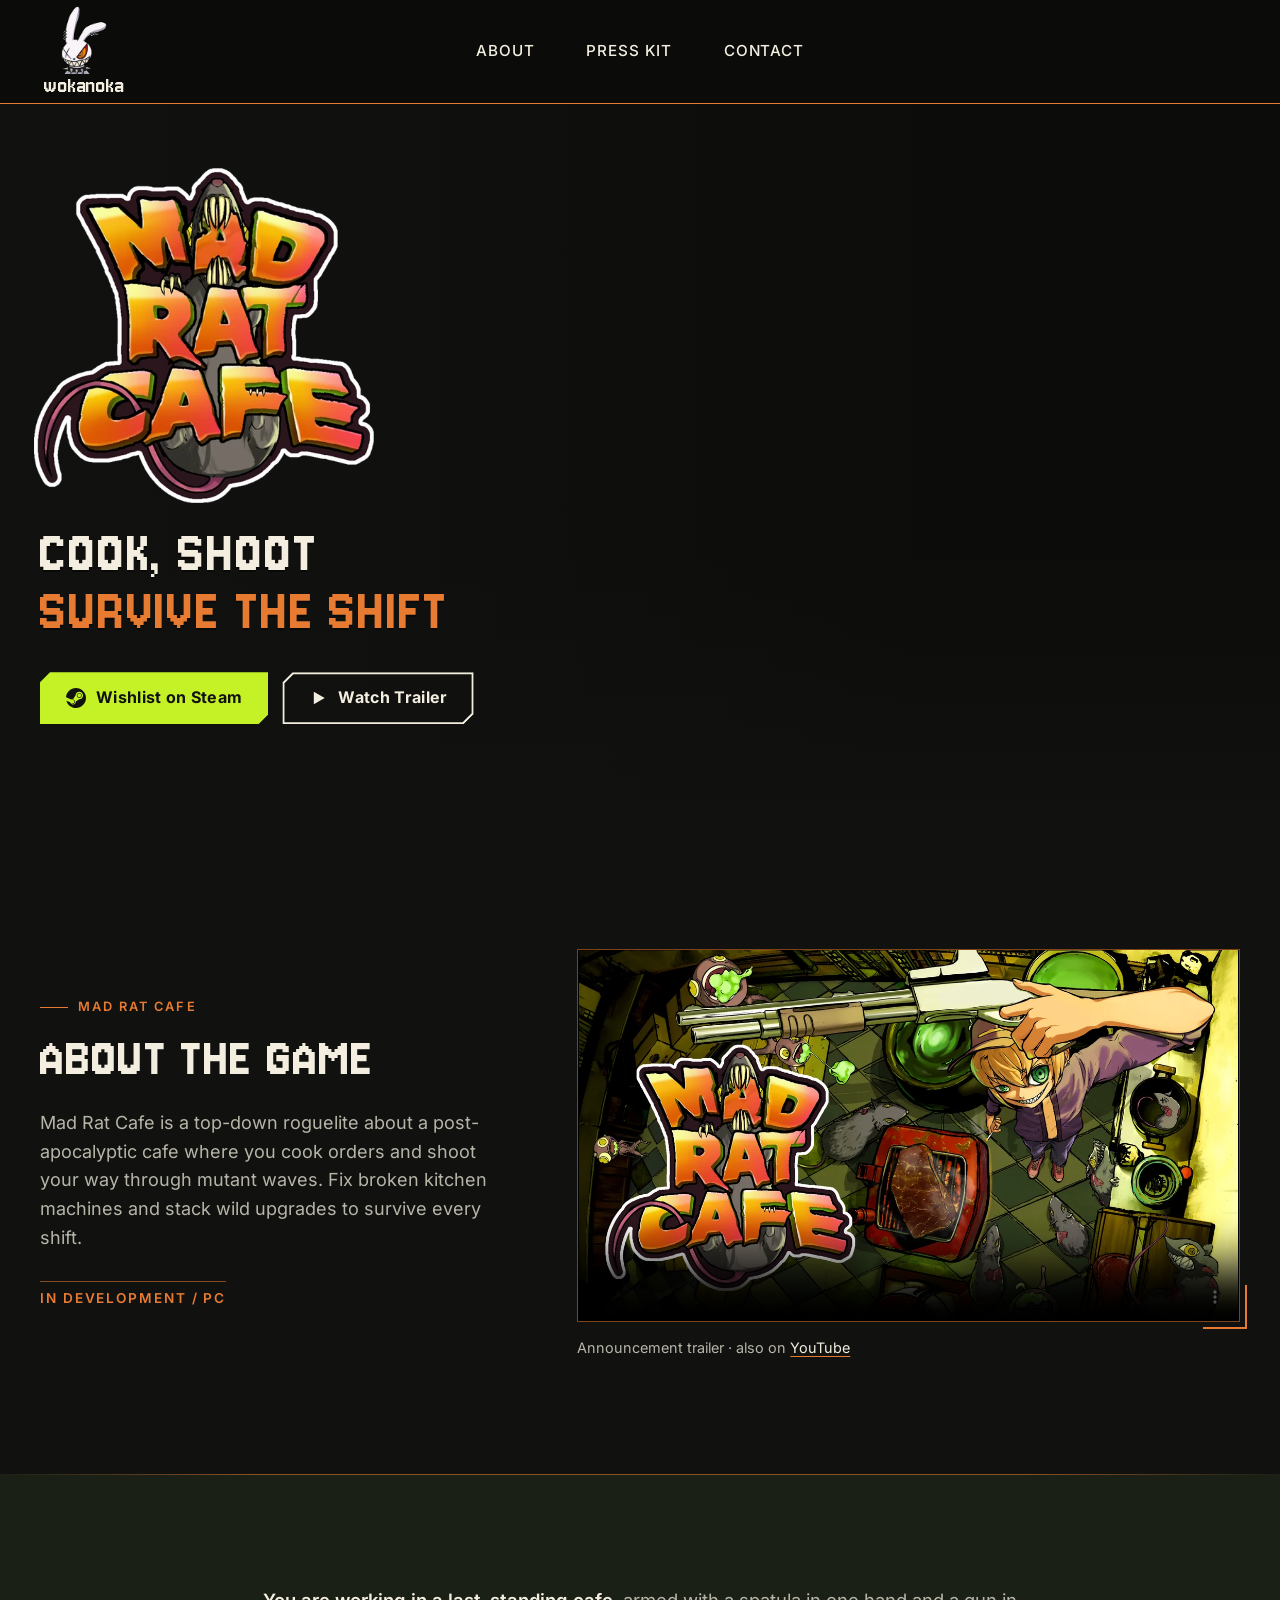
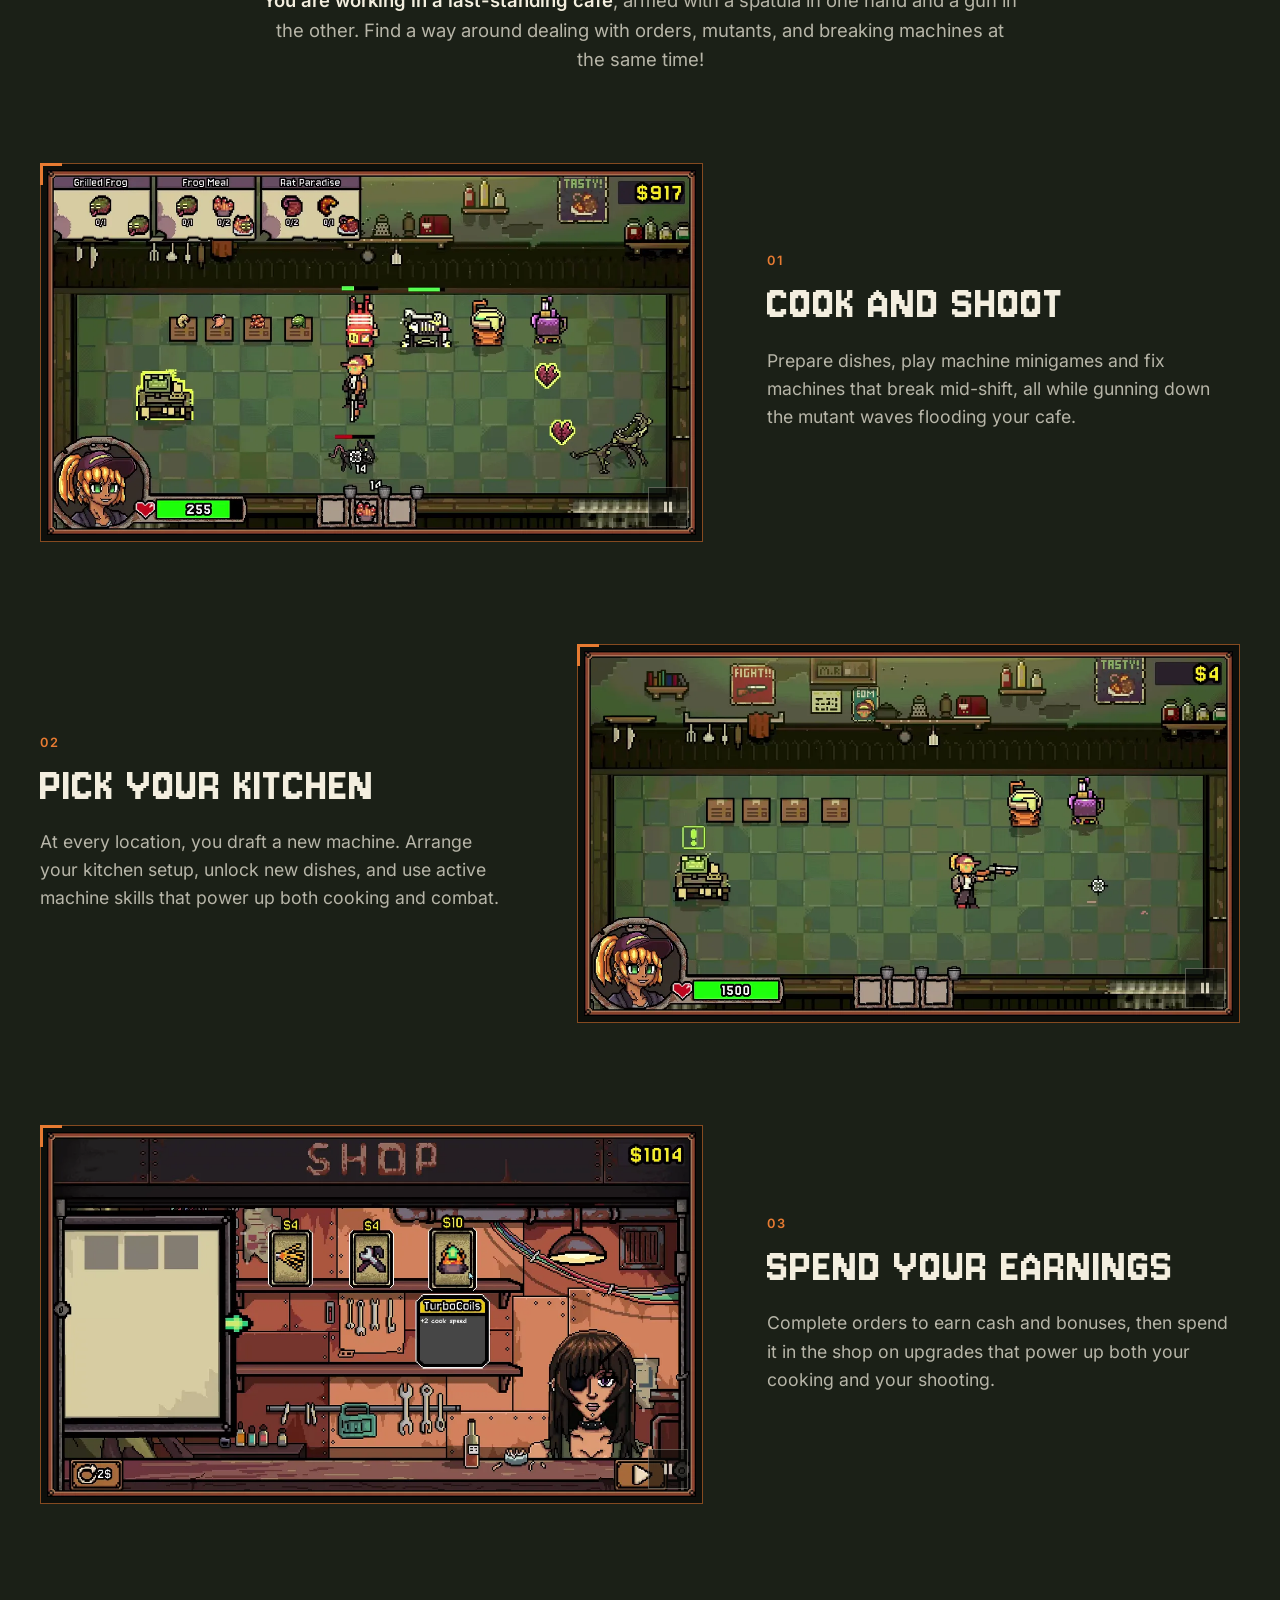
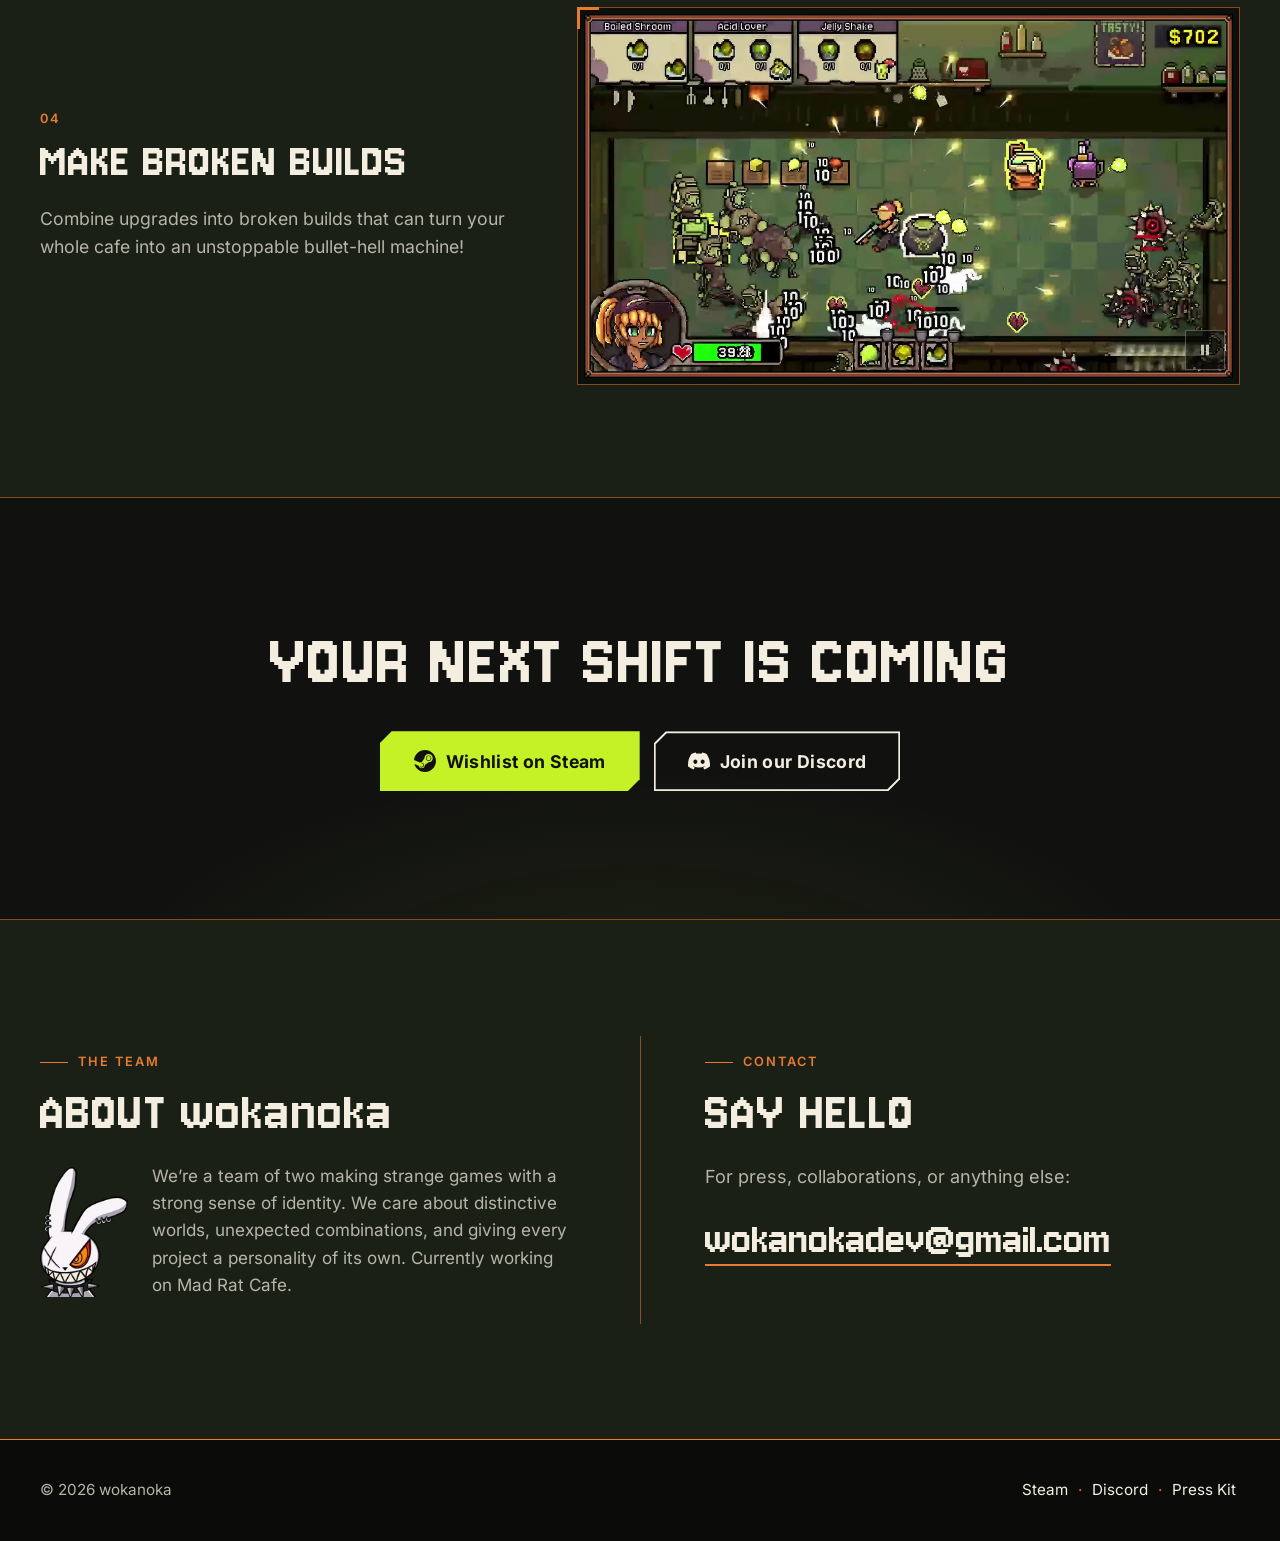
==== index.html @ b1596392 "Mad Rat Cafe website Co-Authored-By: Claude Opus 5.5 <noreply@anthropic.com>" ====
<!doctype html>
<html lang="en">
<head>
  <meta charset="utf-8">
  <meta name="viewport" content="width=device-width, initial-scale=1">
  <title>wokanoka — Mad Rat Cafe</title>
  <meta name="description" content="Mad Rat Cafe is a top-down roguelite about a post-apocalyptic cafe where you cook orders and shoot your way through mutant waves. A game by wokanoka. Wishlist on Steam.">
  <link rel="canonical" href="https://arktik779.github.io/wokanoka-site/">
  <meta name="theme-color" content="#111210">

  <meta property="og:type" content="website">
  <meta property="og:site_name" content="wokanoka">
  <meta property="og:title" content="Mad Rat Cafe — wokanoka">
  <meta property="og:description" content="Cook, shoot, survive the shift. A top-down roguelite about a post-apocalyptic cafe. Wishlist on Steam.">
  <meta property="og:url" content="https://arktik779.github.io/wokanoka-site/">
  <meta property="og:image" content="https://arktik779.github.io/wokanoka-site/og-image.jpg">
  <meta property="og:image:width" content="1200">
  <meta property="og:image:height" content="630">
  <meta property="og:image:alt" content="Mad Rat Cafe key art with the game logo">
  <meta name="twitter:card" content="summary_large_image">

  <link rel="icon" href="favicon.ico" sizes="48x48">
  <link rel="icon" href="favicon-32.png" type="image/png" sizes="32x32">
  <link rel="icon" href="favicon-192.png" type="image/png" sizes="192x192">
  <link rel="apple-touch-icon" href="apple-touch-icon.png">

  <link rel="preload" href="assets/fonts/jersey10-latin.woff2" as="font" type="font/woff2" crossorigin>
  <link rel="preload" href="assets/fonts/inter-latin-var.woff2" as="font" type="font/woff2" crossorigin>
  <link rel="preload" as="image" href="assets/img/hero-m-1100.webp" imagesrcset="assets/img/hero-m-720.webp 720w, assets/img/hero-m-1100.webp 1100w" imagesizes="100vw" media="(max-width: 720px)" fetchpriority="high">
  <link rel="preload" as="image" href="assets/img/hero-1920.webp" imagesrcset="assets/img/hero-1280.webp 1280w, assets/img/hero-1920.webp 1920w, assets/img/hero-2560.webp 2560w, assets/img/hero-3840.webp 3840w" imagesizes="100vw" media="(min-width: 721px)" fetchpriority="high">

  <link rel="stylesheet" href="assets/css/style.css">
  <script>document.documentElement.classList.add("js");</script>
  <script src="assets/js/main.js" defer></script>
</head>
<body id="top">
  <svg width="0" height="0" style="position:absolute" aria-hidden="true" focusable="false">
    <symbol id="i-steam" viewBox="0 0 24 24"><path d="M11.979 0C5.678 0 .511 4.86.022 11.037l6.432 2.658c.545-.371 1.203-.59 1.912-.59.063 0 .125.004.188.006l2.861-4.142V8.91c0-2.495 2.028-4.524 4.524-4.524 2.494 0 4.524 2.031 4.524 4.527s-2.03 4.525-4.524 4.525h-.105l-4.076 2.911c0 .052.004.105.004.159 0 1.875-1.515 3.396-3.39 3.396-1.635 0-3.016-1.173-3.331-2.727L.436 15.27C1.862 20.307 6.486 24 11.979 24c6.627 0 11.999-5.373 11.999-12S18.605 0 11.979 0zM7.54 18.21l-1.473-.61c.262.543.714.999 1.314 1.25 1.297.539 2.793-.076 3.332-1.375.263-.63.264-1.319.005-1.949s-.75-1.121-1.377-1.383c-.624-.26-1.290-.249-1.878-.03l1.523.63c.956.4 1.409 1.5 1.009 2.455-.397.957-1.497 1.410-2.454 1.012H7.54zm11.415-9.303c0-1.662-1.353-3.015-3.015-3.015-1.665 0-3.015 1.353-3.015 3.015 0 1.665 1.35 3.015 3.015 3.015 1.663 0 3.015-1.35 3.015-3.015zm-5.273-.005c0-1.252 1.013-2.266 2.265-2.266 1.249 0 2.266 1.014 2.266 2.266 0 1.251-1.017 2.265-2.266 2.265-1.253 0-2.265-1.014-2.265-2.265z"/></symbol>
    <symbol id="i-discord" viewBox="0 0 24 24"><path d="M20.317 4.3698a19.7913 19.7913 0 00-4.8851-1.5152.0741.0741 0 00-.0785.0371c-.211.3753-.4447.8648-.6083 1.2495-1.8447-.2762-3.68-.2762-5.4868 0-.1636-.3933-.4058-.8742-.6177-1.2495a.077.077 0 00-.0785-.037 19.7363 19.7363 0 00-4.8852 1.515.0699.0699 0 00-.0321.0277C.5334 9.0458-.319 13.5799.0992 18.0578a.0824.0824 0 00.0312.0561c2.0528 1.5076 4.0413 2.4228 5.9929 3.0294a.0777.0777 0 00.0842-.0276c.4616-.6304.8731-1.2952 1.226-1.9942a.076.076 0 00-.0416-.1057c-.6528-.2476-1.2743-.5495-1.8722-.8923a.077.077 0 01-.0076-.1277c.1258-.0943.2517-.1923.3718-.2914a.0743.0743 0 01.0776-.0105c3.9278 1.7933 8.18 1.7933 12.0614 0a.0739.0739 0 01.0785.0095c.1202.099.246.1981.3728.2924a.077.077 0 01-.0066.1276 12.2986 12.2986 0 01-1.873.8914.0766.0766 0 00-.0407.1067c.3604.698.7719 1.3628 1.225 1.9932a.076.076 0 00.0842.0286c1.961-.6067 3.9495-1.5219 6.0023-3.0294a.077.077 0 00.0313-.0552c.5004-5.177-.8382-9.6739-3.5485-13.6604a.061.061 0 00-.0312-.0286zM8.02 15.3312c-1.1825 0-2.1569-1.0857-2.1569-2.419 0-1.3332.9555-2.4189 2.157-2.4189 1.2108 0 2.1757 1.0952 2.1568 2.419 0 1.3332-.9555 2.4189-2.1569 2.4189zm7.9748 0c-1.1825 0-2.1569-1.0857-2.1569-2.419 0-1.3332.9554-2.4189 2.1569-2.4189 1.2108 0 2.1757 1.0952 2.1568 2.419 0 1.3332-.946 2.4189-2.1568 2.4189Z"/></symbol>
    <symbol id="i-play" viewBox="0 0 24 24"><path d="M7 4.5v15l13-7.5z"/></symbol>
    <symbol id="i-pause" viewBox="0 0 24 24"><path d="M6 4h4.5v16H6zM13.5 4H18v16h-4.5z"/></symbol>
  </svg>

  <a class="skip-link" href="#main">Skip to content</a>

  <header class="site-header">
    <div class="container header-inner">
      <a class="brand" href="#top" aria-label="wokanoka — back to top">
        <img src="assets/img/wokanoka-logo-120.webp" srcset="assets/img/wokanoka-logo-120.webp 1x, assets/img/wokanoka-logo-240.webp 2x" width="120" height="178" alt="">
        <span class="brand-name">wokanoka</span>
      </a>
      <button class="nav-toggle" type="button" aria-expanded="false" aria-controls="site-nav" aria-label="Open menu">
        <span class="nav-toggle-bars" aria-hidden="true"><span></span><span></span><span></span></span>
        Menu
      </button>
      <nav class="site-nav" id="site-nav" aria-label="Main">
        <ul>
          <li><a href="#about">About</a></li>
          <li><a href="press-kit/">Press Kit</a></li>
          <li><a href="#contact">Contact</a></li>
        </ul>
      </nav>
    </div>
  </header>

  <main id="main">
    <!-- Hero -->
    <section class="hero" aria-labelledby="hero-title">
      <picture class="hero-media">
        <source media="(max-width: 720px)" type="image/webp" srcset="assets/img/hero-m-720.webp 720w, assets/img/hero-m-1100.webp 1100w" sizes="100vw">
        <source type="image/webp" srcset="assets/img/hero-1280.webp 1280w, assets/img/hero-1920.webp 1920w, assets/img/hero-2560.webp 2560w, assets/img/hero-3840.webp 3840w" sizes="100vw">
        <img src="assets/img/hero-1920.jpg" width="1920" height="620" alt="Top-down art of the Mad Rat Cafe kitchen: a grinning cook aims a shotgun while rats and mutants crawl across the tiles" fetchpriority="high" decoding="async">
      </picture>
      <div class="container">
        <div class="hero-content">
          <h1 id="hero-title">
            <img class="hero-logo" src="assets/img/game-logo-480.webp" srcset="assets/img/game-logo-480.webp 480w, assets/img/game-logo-720.webp 720w" sizes="(max-width: 720px) 240px, 400px" width="480" height="473" alt="Mad Rat Cafe">
          </h1>
          <p class="tagline"><span>COOK, SHOOT</span><span>SURVIVE THE SHIFT</span></p>
          <div class="btn-row">
            <a class="btn btn-wishlist" href="https://store.steampowered.com/app/5496290/" target="_blank" rel="noopener">
              <svg class="icon" aria-hidden="true"><use href="#i-steam"/></svg>
              Wishlist on Steam
            </a>
            <a class="btn btn-outline" href="#trailer" data-watch-trailer>
              <svg class="icon" aria-hidden="true"><use href="#i-play"/></svg>
              Watch Trailer
            </a>
          </div>
        </div>
      </div>
    </section>

    <!-- About the game + trailer -->
    <section class="section" id="game" aria-labelledby="game-title">
      <div class="container game-intro">
        <div>
          <p class="eyebrow">Mad Rat Cafe</p>
          <h2 class="section-title" id="game-title">ABOUT THE GAME</h2>
          <p class="lead">Mad Rat Cafe is a top-down roguelite about a post-apocalyptic cafe where you cook orders and shoot your way through mutant waves. Fix broken kitchen machines and stack wild upgrades to survive every shift.</p>
          <p class="status">IN DEVELOPMENT / PC</p>
        </div>
        <div id="trailer">
          <div class="player">
            <video data-trailer data-src="assets/video/trailer.mp4" controls playsinline preload="none" poster="assets/img/trailer-poster.webp" width="1280" height="720" aria-label="Mad Rat Cafe announcement trailer"></video>
          </div>
          <p class="player-note">Announcement trailer · also on <a href="https://youtu.be/ebqPCM0Td1s" target="_blank" rel="noopener">YouTube</a></p>
        </div>
      </div>
    </section>

    <!-- Gameplay features (texts from the Steam page) -->
    <section class="features" aria-labelledby="features-title">
      <div class="container">
        <h2 class="visually-hidden" id="features-title">Gameplay</h2>
        <p class="features-lead"><strong>You are working in a last-standing cafe</strong>, armed with a spatula in one hand and a gun in the other. Find a way around dealing with orders, mutants, and breaking machines at the same time!</p>

        <article class="feature">
          <div class="feature-media">
            <video data-loop data-src="assets/video/cook-and-shoot.mp4" muted loop playsinline preload="none" poster="assets/img/cook-and-shoot-poster.webp" width="1280" height="720" aria-label="Gameplay: cooking dishes and shooting mutants in the cafe"></video>
            <button class="motion-toggle" type="button" aria-pressed="false" aria-label="Pause animation" hidden>
              <svg class="i-pause" aria-hidden="true"><use href="#i-pause"/></svg>
              <svg class="i-play" aria-hidden="true"><use href="#i-play"/></svg>
            </button>
          </div>
          <div class="feature-text">
            <span class="feature-num">01</span>
            <h3 class="feature-title">COOK AND SHOOT</h3>
            <p>Prepare dishes, play machine minigames and fix machines that break mid-shift, all while gunning down the mutant waves flooding your cafe.</p>
          </div>
        </article>

        <article class="feature">
          <div class="feature-media">
            <video data-loop data-src="assets/video/pick-your-kitchen.mp4" muted loop playsinline preload="none" poster="assets/img/pick-your-kitchen-poster.webp" width="1280" height="720" aria-label="Gameplay: drafting a new kitchen machine and placing it in the cafe"></video>
            <button class="motion-toggle" type="button" aria-pressed="false" aria-label="Pause animation" hidden>
              <svg class="i-pause" aria-hidden="true"><use href="#i-pause"/></svg>
              <svg class="i-play" aria-hidden="true"><use href="#i-play"/></svg>
            </button>
          </div>
          <div class="feature-text">
            <span class="feature-num">02</span>
            <h3 class="feature-title">PICK YOUR KITCHEN</h3>
            <p>At every location, you draft a new machine. Arrange your kitchen setup, unlock new dishes, and use active machine skills that power up both cooking and combat.</p>
          </div>
        </article>

        <article class="feature">
          <div class="feature-media">
            <video data-loop data-src="assets/video/spend-your-earnings.mp4" muted loop playsinline preload="none" poster="assets/img/spend-your-earnings-poster.webp" width="1280" height="720" aria-label="Gameplay: buying upgrades in the shop"></video>
            <button class="motion-toggle" type="button" aria-pressed="false" aria-label="Pause animation" hidden>
              <svg class="i-pause" aria-hidden="true"><use href="#i-pause"/></svg>
              <svg class="i-play" aria-hidden="true"><use href="#i-play"/></svg>
            </button>
          </div>
          <div class="feature-text">
            <span class="feature-num">03</span>
            <h3 class="feature-title">SPEND YOUR EARNINGS</h3>
            <p>Complete orders to earn cash and bonuses, then spend it in the shop on upgrades that power up both your cooking and your shooting.</p>
          </div>
        </article>

        <article class="feature">
          <div class="feature-media">
            <video data-loop data-src="assets/video/broken-builds.mp4" muted loop playsinline preload="none" poster="assets/img/broken-builds-poster.webp" width="1280" height="720" aria-label="Gameplay: a broken build fills the cafe with bullets and acid"></video>
            <button class="motion-toggle" type="button" aria-pressed="false" aria-label="Pause animation" hidden>
              <svg class="i-pause" aria-hidden="true"><use href="#i-pause"/></svg>
              <svg class="i-play" aria-hidden="true"><use href="#i-play"/></svg>
            </button>
          </div>
          <div class="feature-text">
            <span class="feature-num">04</span>
            <h3 class="feature-title">MAKE BROKEN BUILDS</h3>
            <p>Combine upgrades into broken builds that can turn your whole cafe into an unstoppable bullet-hell machine!</p>
          </div>
        </article>
      </div>
    </section>

    <!-- Final call to action -->
    <section class="cta" aria-labelledby="cta-title">
      <div class="container">
        <h2 class="cta-title" id="cta-title">YOUR NEXT SHIFT IS COMING</h2>
        <div class="btn-row">
          <a class="btn btn-wishlist btn-lg" href="https://store.steampowered.com/app/5496290/" target="_blank" rel="noopener">
            <svg class="icon" aria-hidden="true"><use href="#i-steam"/></svg>
            Wishlist on Steam
          </a>
          <a class="btn btn-outline btn-lg" href="https://discord.gg/enygx2mVsY" target="_blank" rel="noopener">
            <svg class="icon" aria-hidden="true"><use href="#i-discord"/></svg>
            Join our Discord
          </a>
        </div>
      </div>
    </section>

    <!-- About + Contact -->
    <div class="section section-alt">
      <div class="container studio">
        <section id="about" aria-labelledby="about-title">
          <p class="eyebrow">The team</p>
          <h2 class="section-title" id="about-title">ABOUT wokanoka</h2>
          <div class="about-body">
            <img src="assets/img/wokanoka-logo-120.webp" srcset="assets/img/wokanoka-logo-120.webp 1x, assets/img/wokanoka-logo-240.webp 2x" width="120" height="178" alt="wokanoka logo: a white rabbit with an orange eye, ear piercings and sharp teeth" loading="lazy">
            <p>We’re a team of two making strange games with a strong sense of identity. We care about distinctive worlds, unexpected combinations, and giving every project a personality of its own. Currently working on Mad Rat Cafe.</p>
          </div>
        </section>
        <section id="contact" aria-labelledby="contact-title">
          <p class="eyebrow">Contact</p>
          <h2 class="section-title" id="contact-title">SAY HELLO</h2>
          <p class="lead">For press, collaborations, or anything else:</p>
          <a class="contact-email" href="mailto:wokanokadev@gmail.com">wokanokadev@gmail.com</a>
        </section>
      </div>
    </div>
  </main>

  <footer class="site-footer">
    <div class="container footer-inner">
      <p>© 2026 wokanoka</p>
      <ul class="footer-links">
        <li><a href="https://store.steampowered.com/app/5496290/" target="_blank" rel="noopener">Steam</a></li>
        <li><a href="https://discord.gg/enygx2mVsY" target="_blank" rel="noopener">Discord</a></li>
        <li><a href="press-kit/">Press Kit</a></li>
      </ul>
    </div>
  </footer>
</body>
</html>
---- assets/css/style.css ----
/* wokanoka — Mad Rat Cafe
   Palette and type are defined once here; edit the tokens below to restyle the site. */

@font-face {
  font-family: "Inter";
  src: url("../fonts/inter-latin-var.woff2") format("woff2");
  font-weight: 400 700;
  font-style: normal;
  font-display: swap;
}

@font-face {
  font-family: "Jersey 10";
  src: url("../fonts/jersey10-latin.woff2") format("woff2");
  font-weight: 400;
  font-style: normal;
  font-display: swap;
}

:root {
  --bg: #111210;
  --bg-alt: #1B2017;
  --bg-deep: #0c0d0b;
  --text: #F3EEDF;
  --muted: #B7B5A8;
  --lime: #C5F227;
  --lime-hover: #d6ff4a;
  --orange: #E77B32;
  --line: rgba(231, 123, 50, .55);
  --font-display: "Jersey 10", "Courier New", monospace;
  --font-body: "Inter", system-ui, -apple-system, "Segoe UI", Roboto, Arial, sans-serif;
  --container: 1200px;
  --gutter: clamp(16px, 4vw, 40px);
  --header-h: 96px;
  --cut: 10px;
}

*, *::before, *::after { box-sizing: border-box; }

html {
  -webkit-text-size-adjust: 100%;
  scroll-padding-top: calc(var(--header-h) + 12px);
}

@media (prefers-reduced-motion: no-preference) {
  html { scroll-behavior: smooth; }
}

body {
  margin: 0;
  background: var(--bg);
  color: var(--text);
  font-family: var(--font-body);
  font-size: 1.0625rem;
  line-height: 1.6;
  overflow-x: hidden;
  -webkit-font-smoothing: antialiased;
}

img, video, svg { display: block; max-width: 100%; }

a { color: inherit; }

h1, h2, h3 {
  font-family: var(--font-display);
  font-weight: 400;
  line-height: .95;
  letter-spacing: .02em;
  margin: 0;
}

p { margin: 0 0 1em; }

.container {
  width: 100%;
  max-width: calc(var(--container) + var(--gutter) * 2);
  margin-inline: auto;
  padding-inline: var(--gutter);
}

.visually-hidden {
  position: absolute !important;
  width: 1px; height: 1px;
  padding: 0; margin: -1px;
  overflow: hidden; clip: rect(0 0 0 0);
  white-space: nowrap; border: 0;
}

.skip-link {
  position: absolute;
  left: 12px; top: -60px;
  z-index: 100;
  background: var(--lime);
  color: var(--bg);
  padding: 10px 16px;
  font-weight: 700;
  text-decoration: none;
}
.skip-link:focus { top: 12px; }

:focus-visible {
  outline: 2px solid var(--lime);
  outline-offset: 3px;
}

.icon { width: 1.25em; height: 1.25em; flex: none; fill: currentColor; }

/* ---------- Header ---------- */

.site-header {
  position: sticky;
  top: 0;
  z-index: 50;
  background: #0b0c0a;
  border-bottom: 1px solid var(--orange);
}

.header-inner {
  display: grid;
  grid-template-columns: 1fr auto 1fr;
  align-items: center;
  min-height: var(--header-h);
  gap: 16px;
}

.brand {
  display: inline-flex;
  flex-direction: column;
  align-items: center;
  gap: 2px;
  justify-self: start;
  padding: 6px 4px;
  text-decoration: none;
  color: var(--text);
}
.brand img { width: 46px; height: auto; transition: transform .2s ease; }
.brand:hover img { transform: rotate(-6deg); }
.brand-name {
  font-family: var(--font-display);
  font-size: 1.35rem;
  line-height: 1;
  letter-spacing: .04em;
}

.site-nav ul {
  list-style: none;
  display: flex;
  align-items: center;
  gap: clamp(20px, 4vw, 48px);
  margin: 0;
  padding: 0;
}
.site-nav a {
  display: inline-block;
  padding: 10px 2px;
  font-size: .95rem;
  font-weight: 500;
  letter-spacing: .06em;
  text-transform: uppercase;
  text-decoration: none;
  color: var(--text);
  border-bottom: 2px solid transparent;
  transition: color .15s ease, border-color .15s ease;
}
.site-nav a:hover { color: var(--orange); border-bottom-color: var(--orange); }
.site-nav a[aria-current="page"] { color: var(--orange); }

.nav-toggle { display: none; }

@media (max-width: 720px) {
  :root { --header-h: 72px; }
  .header-inner { grid-template-columns: auto 1fr; }
  .brand img { width: 34px; }
  .brand-name { font-size: 1.15rem; }

  /* Without JavaScript the menu stays visible as a compact row */
  .site-nav { justify-self: end; }
  .site-nav ul { gap: 14px; }
  .site-nav a { font-size: .8rem; letter-spacing: .04em; }

  .js .nav-toggle {
    display: inline-flex;
    justify-self: end;
    align-items: center;
    gap: 10px;
    min-height: 44px;
    padding: 8px 12px;
    background: transparent;
    color: var(--text);
    border: 1px solid rgba(243, 238, 223, .35);
    font: 600 .85rem/1 var(--font-body);
    letter-spacing: .08em;
    text-transform: uppercase;
    cursor: pointer;
  }
  .js .nav-toggle:hover { border-color: var(--orange); }
  .nav-toggle-bars { position: relative; width: 18px; height: 12px; }
  .nav-toggle-bars span {
    position: absolute; left: 0; width: 100%; height: 2px;
    background: currentColor; transition: transform .2s ease, opacity .2s ease;
  }
  .nav-toggle-bars span:nth-child(1) { top: 0; }
  .nav-toggle-bars span:nth-child(2) { top: 5px; }
  .nav-toggle-bars span:nth-child(3) { top: 10px; }
  .nav-toggle[aria-expanded="true"] .nav-toggle-bars span:nth-child(1) { transform: translateY(5px) rotate(45deg); }
  .nav-toggle[aria-expanded="true"] .nav-toggle-bars span:nth-child(2) { opacity: 0; }
  .nav-toggle[aria-expanded="true"] .nav-toggle-bars span:nth-child(3) { transform: translateY(-5px) rotate(-45deg); }

  .js .site-nav {
    display: none;
    position: absolute;
    left: 0; right: 0; top: 100%;
    justify-self: stretch;
    background: #0b0c0a;
    border-bottom: 1px solid var(--orange);
  }
  .js .site-nav.is-open { display: block; }
  .js .site-nav ul {
    flex-direction: column;
    align-items: stretch;
    gap: 0;
    padding: 8px var(--gutter) 16px;
  }
  .js .site-nav li + li { border-top: 1px solid rgba(231, 123, 50, .25); }
  .js .site-nav a {
    display: block;
    padding: 14px 0;
    font-size: 1rem;
    border-bottom: 0;
  }
}

/* ---------- Buttons ---------- */

.btn {
  --btn-pad-y: 15px;
  position: relative;
  display: inline-flex;
  align-items: center;
  justify-content: center;
  gap: 10px;
  min-height: 52px;
  padding: var(--btn-pad-y) 26px;
  font: 700 1rem/1.1 var(--font-body);
  letter-spacing: .02em;
  text-decoration: none;
  white-space: nowrap;
  border: 0;
  cursor: pointer;
  clip-path: polygon(var(--cut) 0, 100% 0, 100% calc(100% - var(--cut)), calc(100% - var(--cut)) 100%, 0 100%, 0 var(--cut));
  transition: background-color .15s ease, color .15s ease, transform .15s ease;
}
.btn:hover { transform: translateY(-2px); }
.btn:active { transform: translateY(0); }
.btn:focus-visible { outline: none; box-shadow: none; }
.btn:focus-visible::after {
  content: "";
  position: absolute;
  inset: 0;
  background: var(--lime);
  clip-path: polygon(evenodd,
    var(--cut) 0, 100% 0, 100% calc(100% - var(--cut)), calc(100% - var(--cut)) 100%, 0 100%, 0 var(--cut), var(--cut) 0,
    calc(var(--cut) + 2px) 3px, calc(100% - 3px) 3px, calc(100% - 3px) calc(100% - var(--cut) - 2px), calc(100% - var(--cut) - 2px) calc(100% - 3px), 3px calc(100% - 3px), 3px calc(var(--cut) + 2px), calc(var(--cut) + 2px) 3px);
}

.btn-wishlist { background: var(--lime); color: var(--bg); }
.btn-wishlist:hover { background: var(--lime-hover); }
.btn-wishlist:focus-visible::after { background: var(--bg); }

.btn-outline { background: transparent; color: var(--text); }
.btn-outline::before {
  content: "";
  position: absolute;
  inset: 0;
  background: var(--text);
  transition: background-color .15s ease;
  clip-path: polygon(evenodd,
    var(--cut) 0, 100% 0, 100% calc(100% - var(--cut)), calc(100% - var(--cut)) 100%, 0 100%, 0 var(--cut), var(--cut) 0,
    calc(var(--cut) + 1px) 2px, calc(100% - 2px) 2px, calc(100% - 2px) calc(100% - var(--cut) - 1px), calc(100% - var(--cut) - 1px) calc(100% - 2px), 2px calc(100% - 2px), 2px calc(var(--cut) + 1px), calc(var(--cut) + 1px) 2px);
}
.btn-outline:hover { color: var(--orange); background: rgba(231, 123, 50, .08); }
.btn-outline:hover::before { background: var(--orange); }

.btn-lg { min-height: 60px; padding: 18px 34px; font-size: 1.1rem; --cut: 12px; }

.btn-row { display: flex; flex-wrap: wrap; gap: 14px; }

/* ---------- Hero ---------- */

.hero {
  position: relative;
  isolation: isolate;
  display: flex;
  align-items: center;
  min-height: clamp(540px, 74vh, 760px);
  padding: 64px 0 110px;
  overflow: hidden;
  background: var(--bg-deep);
}

.hero-media, .hero-media img {
  position: absolute;
  inset: 0;
  width: 100%;
  height: 100%;
  z-index: -2;
}
.hero-media img { object-fit: cover; object-position: 78% 30%; }

.hero::before {
  content: "";
  position: absolute;
  inset: 0;
  z-index: -1;
  background:
    linear-gradient(90deg, rgba(17, 18, 16, .94) 0%, rgba(17, 18, 16, .82) 28%, rgba(17, 18, 16, .35) 55%, rgba(17, 18, 16, 0) 72%),
    linear-gradient(180deg, rgba(17, 18, 16, 0) 62%, var(--bg) 100%);
}

.hero-content { max-width: 560px; }

.hero-logo { width: min(340px, 78%); height: auto; margin: 0 0 22px -6px; }

.tagline {
  font-family: var(--font-display);
  font-size: clamp(2.4rem, 5vw, 3.9rem);
  line-height: .92;
  letter-spacing: .03em;
  margin: 0 0 32px;
  text-shadow: 0 2px 0 rgba(0, 0, 0, .45);
}
.tagline span { display: block; }
.tagline span:last-child { color: var(--orange); }

@media (max-width: 720px) {
  .hero {
    display: block;
    min-height: 0;
    padding: 72vw 0 48px;
    background: var(--bg);
  }
  .hero-media, .hero-media img { bottom: auto; height: 112.7vw; }
  .hero-media img { object-position: 50% 0; }
  .hero::before {
    bottom: auto;
    height: 112.7vw;
    background: linear-gradient(180deg, rgba(17, 18, 16, 0) 45%, rgba(17, 18, 16, .75) 75%, var(--bg) 100%);
  }
  .hero-logo { width: min(240px, 62vw); margin-bottom: 16px; }
  .tagline { margin-bottom: 24px; }
  .hero .btn-row { flex-direction: column; align-items: stretch; }
}

/* ---------- Shared section bits ---------- */

.section { padding: clamp(64px, 9vw, 120px) 0; }
.section-alt { background: var(--bg-alt); }

.eyebrow {
  display: inline-flex;
  align-items: center;
  gap: 10px;
  margin: 0 0 18px;
  font: 600 .8rem/1 var(--font-body);
  letter-spacing: .16em;
  text-transform: uppercase;
  color: var(--orange);
}
.eyebrow::before { content: ""; width: 28px; height: 1px; background: var(--orange); }

.section-title { font-size: clamp(2.5rem, 5vw, 3.6rem); margin-bottom: 22px; }

.lead { font-size: 1.125rem; color: var(--muted); }

/* ---------- About the game + trailer ---------- */

.game-intro {
  display: grid;
  grid-template-columns: minmax(0, 5fr) minmax(0, 7fr);
  gap: clamp(32px, 5vw, 72px);
  align-items: center;
}

.status {
  display: inline-block;
  margin-top: 10px;
  padding: 8px 0 0;
  border-top: 1px solid var(--line);
  font: 600 .85rem/1.2 var(--font-body);
  letter-spacing: .14em;
  color: var(--orange);
}

.player {
  position: relative;
  aspect-ratio: 16 / 9;
  background: #000;
  border: 1px solid var(--line);
}
.player::after {
  content: "";
  position: absolute;
  right: -8px; bottom: -8px;
  width: 44px; height: 44px;
  border-right: 2px solid var(--orange);
  border-bottom: 2px solid var(--orange);
  pointer-events: none;
}
.player video { width: 100%; height: 100%; object-fit: contain; background: #000; }

.player-note { margin: 14px 0 0; font-size: .9rem; color: var(--muted); }
.player-note a { color: var(--text); text-decoration-color: var(--orange); text-underline-offset: 3px; }
.player-note a:hover { color: var(--orange); }

@media (max-width: 900px) {
  .game-intro { grid-template-columns: 1fr; }
}

/* ---------- Gameplay features ---------- */

.features { background: var(--bg-alt); padding: clamp(64px, 9vw, 112px) 0; position: relative; }
.features::before {
  content: "";
  position: absolute;
  left: 0; right: 0; top: 0;
  height: 1px;
  background: linear-gradient(90deg, transparent, var(--line) 20%, var(--line) 80%, transparent);
}

.features-lead {
  max-width: 760px;
  margin: 0 auto clamp(48px, 7vw, 88px);
  text-align: center;
  font-size: 1.15rem;
  color: var(--muted);
}
.features-lead strong { color: var(--text); font-weight: 600; }

.feature {
  display: grid;
  grid-template-columns: minmax(0, 7fr) minmax(0, 5fr);
  gap: clamp(28px, 5vw, 64px);
  align-items: center;
}
.feature + .feature { margin-top: clamp(56px, 8vw, 104px); }
.feature:nth-of-type(even) { grid-template-columns: minmax(0, 5fr) minmax(0, 7fr); }
.feature:nth-of-type(even) .feature-media { order: 2; }

.feature-media {
  position: relative;
  background: #0d0f0b;
  border: 1px solid var(--line);
  padding: 6px;
}
.feature-media::before {
  content: "";
  position: absolute;
  left: -1px; top: -1px;
  width: 22px; height: 22px;
  border-left: 3px solid var(--orange);
  border-top: 3px solid var(--orange);
}
.feature-media video {
  width: 100%;
  height: auto;
  aspect-ratio: 16 / 9;
  object-fit: contain;
  background: #0d0f0b;
}

.motion-toggle {
  position: absolute;
  right: 14px; bottom: 14px;
  display: inline-flex;
  align-items: center;
  justify-content: center;
  width: 40px; height: 40px;
  padding: 0;
  background: rgba(11, 12, 10, .78);
  color: var(--text);
  border: 1px solid rgba(243, 238, 223, .4);
  cursor: pointer;
  opacity: .75;
  transition: opacity .15s ease, border-color .15s ease, color .15s ease;
}
.motion-toggle:hover, .motion-toggle:focus-visible { opacity: 1; border-color: var(--orange); color: var(--orange); }
.motion-toggle svg { width: 16px; height: 16px; fill: currentColor; }
.motion-toggle .i-play { display: none; }
.motion-toggle[aria-pressed="true"] .i-pause { display: none; }
.motion-toggle[aria-pressed="true"] .i-play { display: block; }

.feature-num {
  display: block;
  margin-bottom: 12px;
  font: 600 .8rem/1 var(--font-body);
  letter-spacing: .16em;
  color: var(--orange);
}
.feature-title { font-size: clamp(2.2rem, 4vw, 3.2rem); margin-bottom: 18px; }
.feature-text p { color: var(--muted); font-size: 1.1rem; max-width: 34em; }

@media (max-width: 820px) {
  .feature, .feature:nth-of-type(even) { grid-template-columns: 1fr; gap: 22px; }
  .feature:nth-of-type(even) .feature-media { order: 0; }
}

/* ---------- Final CTA ---------- */

.cta {
  position: relative;
  padding: clamp(72px, 10vw, 128px) 0;
  text-align: center;
  background:
    radial-gradient(ellipse 60% 80% at 50% 120%, rgba(197, 242, 39, .07), transparent 70%),
    var(--bg);
  border-top: 1px solid var(--line);
  border-bottom: 1px solid var(--line);
}
.cta-title { font-size: clamp(2.6rem, 6.5vw, 4.8rem); margin-bottom: 32px; }
.cta .btn-row { justify-content: center; }

/* ---------- About + Contact ---------- */

.studio {
  display: grid;
  grid-template-columns: minmax(0, 1fr) minmax(0, 1fr);
  gap: 0;
}
.studio > section { padding: 8px 0; }
.studio > section + section {
  border-left: 1px solid var(--line);
  padding-left: clamp(32px, 5vw, 72px);
}
.studio > section:first-child { padding-right: clamp(32px, 5vw, 72px); }

.about-body {
  display: flex;
  gap: 24px;
  align-items: flex-start;
}
.about-body img { width: 88px; height: auto; flex: none; margin-top: 4px; }
.about-body p { color: var(--muted); }

.contact-email {
  display: inline-block;
  margin-top: 6px;
  font-family: var(--font-display);
  font-size: clamp(1.9rem, 3.6vw, 2.9rem);
  line-height: 1.05;
  color: var(--text);
  text-decoration: none;
  border-bottom: 2px solid var(--orange);
  overflow-wrap: anywhere;
  transition: color .15s ease;
}
.contact-email:hover { color: var(--orange); }

@media (max-width: 860px) {
  .studio { grid-template-columns: 1fr; }
  .studio > section:first-child { padding-right: 0; padding-bottom: 48px; }
  .studio > section + section {
    border-left: 0;
    border-top: 1px solid var(--line);
    padding-left: 0;
    padding-top: 48px;
  }
}
@media (max-width: 420px) {
  .about-body { flex-direction: column; gap: 16px; }
  .about-body img { width: 72px; }
}

/* ---------- Footer ---------- */

.site-footer {
  background: #0b0c0a;
  border-top: 1px solid var(--orange);
  padding: 28px 0;
  font-size: .95rem;
  color: var(--muted);
}
.footer-inner {
  display: flex;
  flex-wrap: wrap;
  justify-content: space-between;
  align-items: center;
  gap: 12px 24px;
}
.footer-inner p { margin: 0; }
.footer-links { display: flex; flex-wrap: wrap; align-items: center; gap: 4px; list-style: none; margin: 0; padding: 0; }
.footer-links li + li::before { content: "·"; margin: 0 6px 0 2px; color: var(--orange); }
.footer-links a {
  display: inline-block;
  padding: 10px 4px;
  color: var(--text);
  text-decoration: none;
}
.footer-links a:hover { color: var(--orange); }

/* ---------- Press kit page ---------- */

.presskit {
  min-height: calc(100vh - var(--header-h) - 90px);
  padding: clamp(64px, 10vw, 128px) 0;
  background:
    linear-gradient(180deg, var(--bg-alt) 0%, var(--bg) 70%);
}
.presskit-inner { max-width: 880px; }
.nowrap { white-space: nowrap; }
.presskit h1 { font-size: clamp(2.6rem, 7vw, 4.6rem); margin-bottom: 28px; }
.presskit h1 .dash { color: var(--orange); }
.presskit .lead { margin-bottom: 40px; }

.download {
  display: flex;
  flex-wrap: wrap;
  align-items: center;
  gap: 14px 22px;
  padding: 28px 0;
  border-top: 1px solid var(--line);
  border-bottom: 1px solid var(--line);
}
.download-meta { margin: 0; color: var(--muted); font-size: .95rem; }
.download-meta strong { color: var(--text); font-weight: 600; }

.press-contact { margin-top: 36px; color: var(--muted); }
.press-contact a { color: var(--text); text-decoration-color: var(--orange); text-underline-offset: 4px; font-weight: 600; }
.press-contact a:hover { color: var(--orange); }

@media (max-width: 480px) {
  .download .btn { width: 100%; }
  .btn { white-space: normal; }
}

@media (prefers-reduced-motion: reduce) {
  *, *::before, *::after { transition: none !important; animation: none !important; }
  .btn:hover { transform: none; }
}
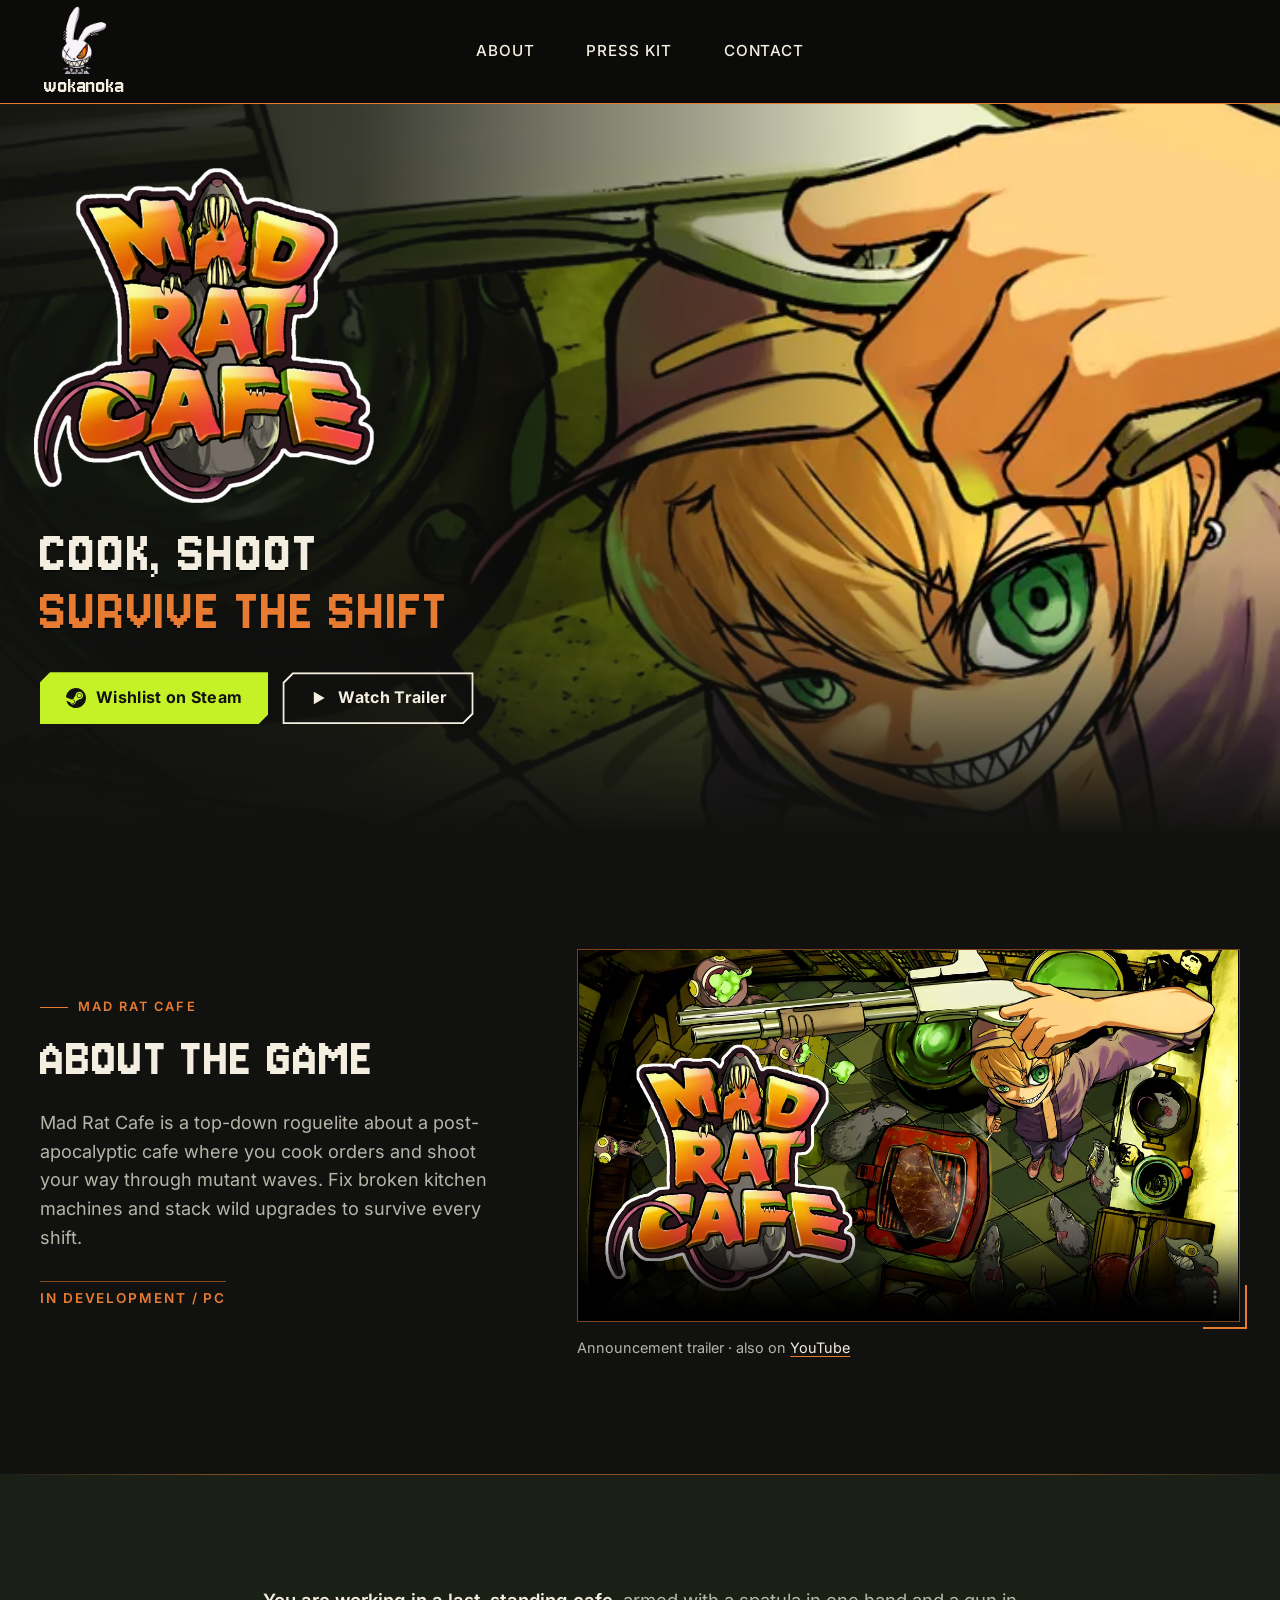
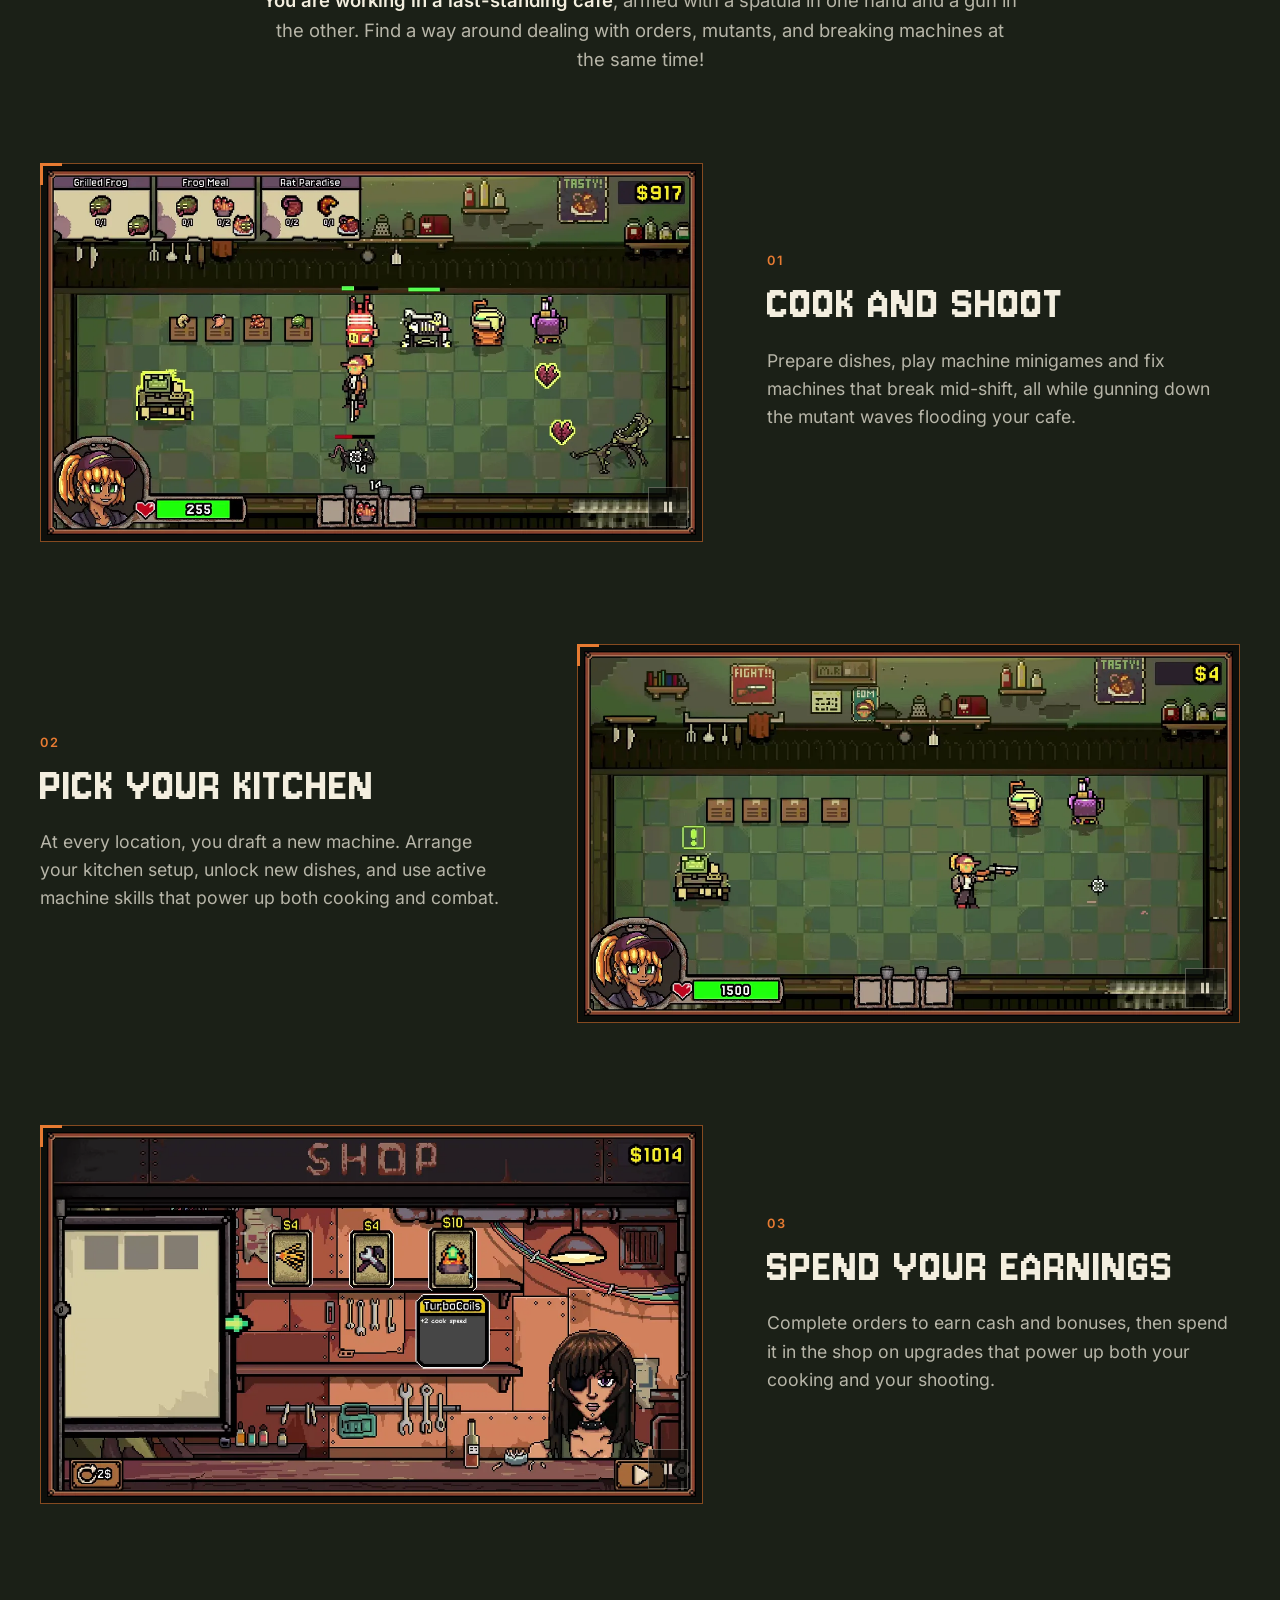
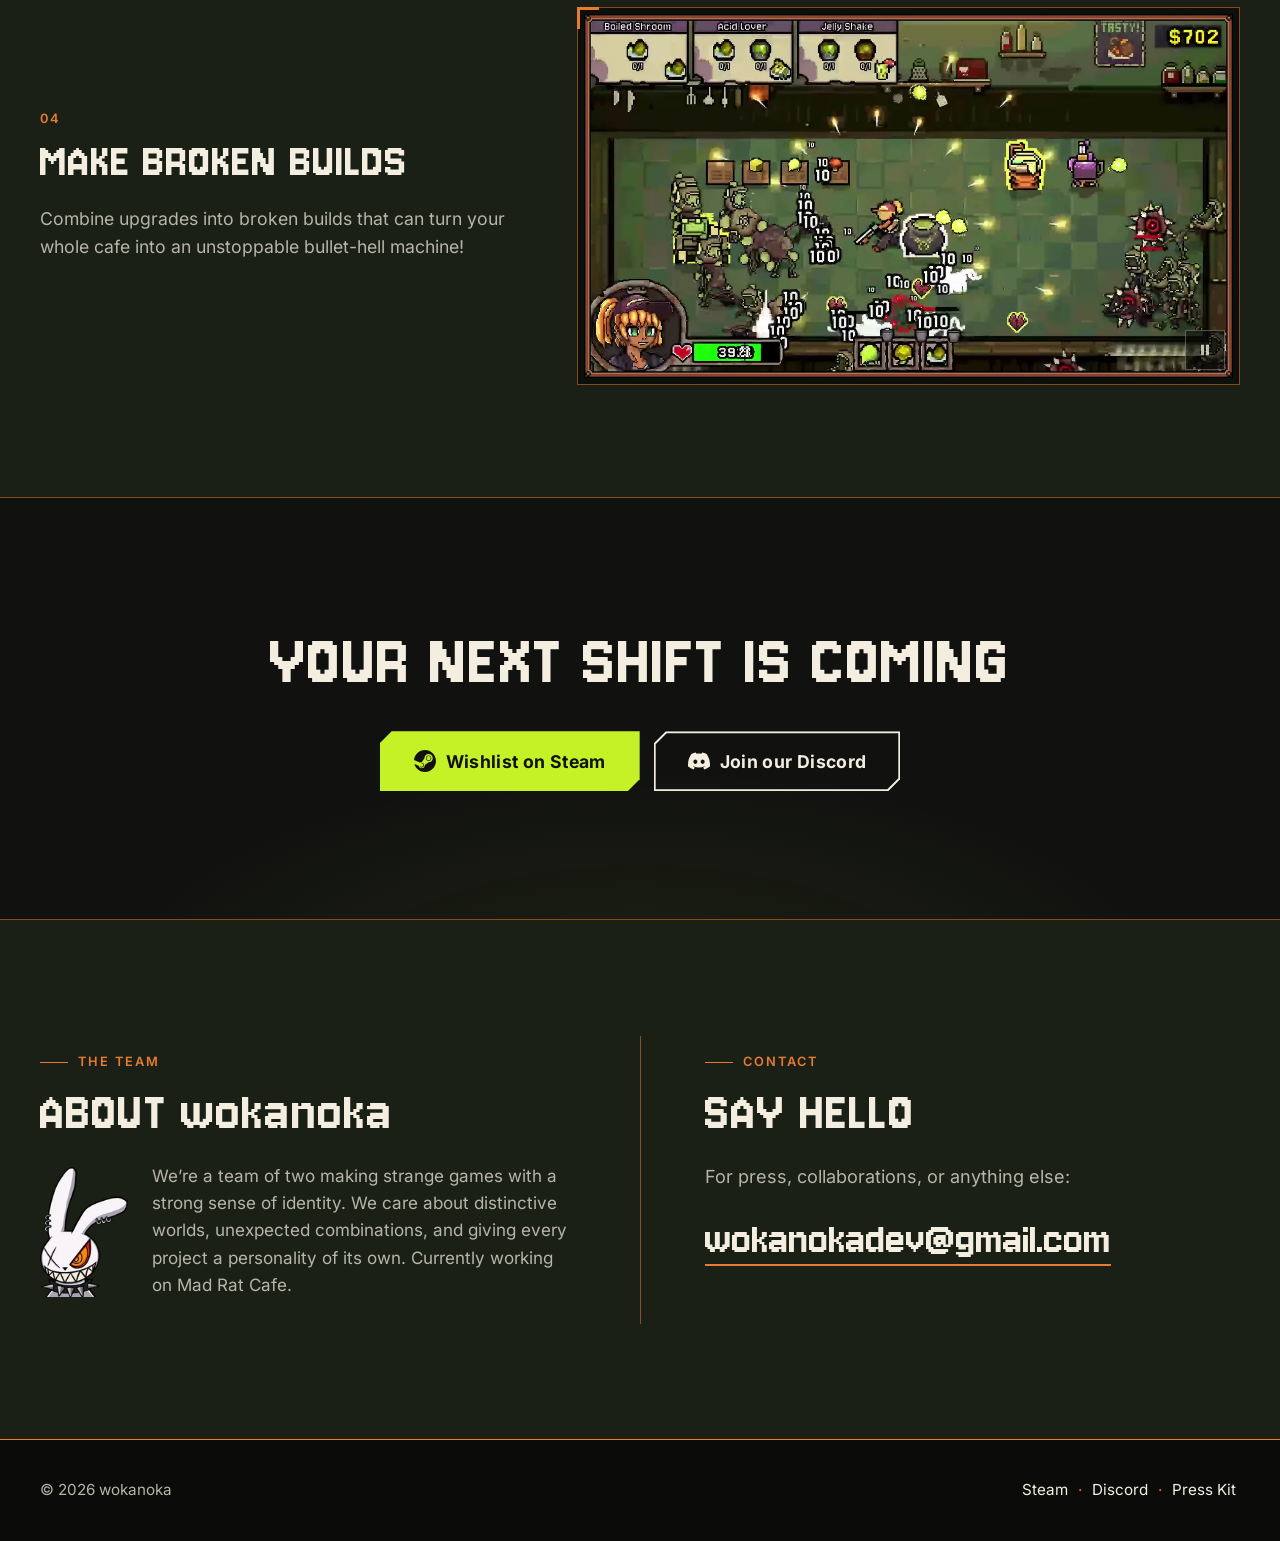
==== commit 89b95c5e: "Paint hero art without async decoding Co-Authored-By: Claude Opus 5.5 <noreply@anthropic.com>" ====
--- a/index.html
+++ b/index.html
@@ -69,7 +69,7 @@
       <picture class="hero-media">
         <source media="(max-width: 720px)" type="image/webp" srcset="assets/img/hero-m-720.webp 720w, assets/img/hero-m-1100.webp 1100w" sizes="100vw">
         <source type="image/webp" srcset="assets/img/hero-1280.webp 1280w, assets/img/hero-1920.webp 1920w, assets/img/hero-2560.webp 2560w, assets/img/hero-3840.webp 3840w" sizes="100vw">
-        <img src="assets/img/hero-1920.jpg" width="1920" height="620" alt="Top-down art of the Mad Rat Cafe kitchen: a grinning cook aims a shotgun while rats and mutants crawl across the tiles" fetchpriority="high" decoding="async">
+        <img src="assets/img/hero-1920.jpg" width="1920" height="620" alt="Top-down art of the Mad Rat Cafe kitchen: a grinning cook aims a shotgun while rats and mutants crawl across the tiles" fetchpriority="high">
       </picture>
       <div class="container">
         <div class="hero-content">
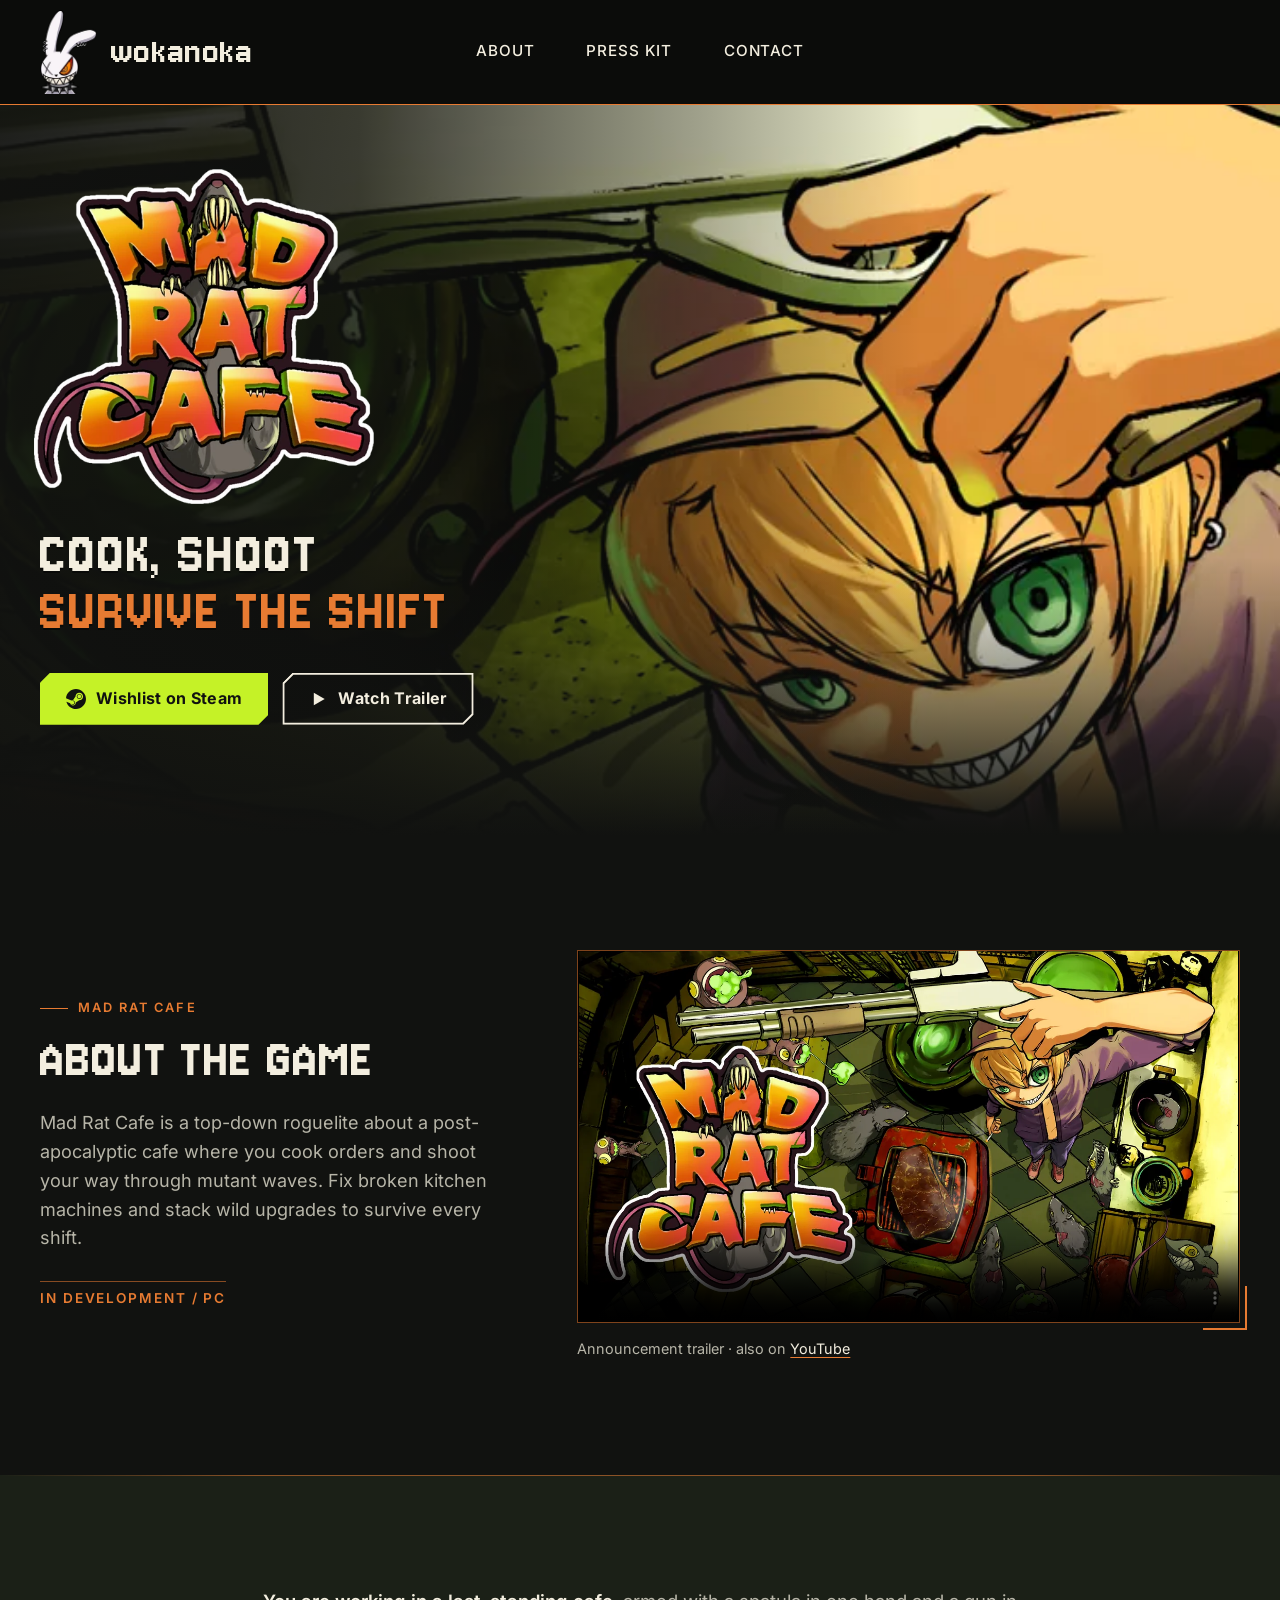
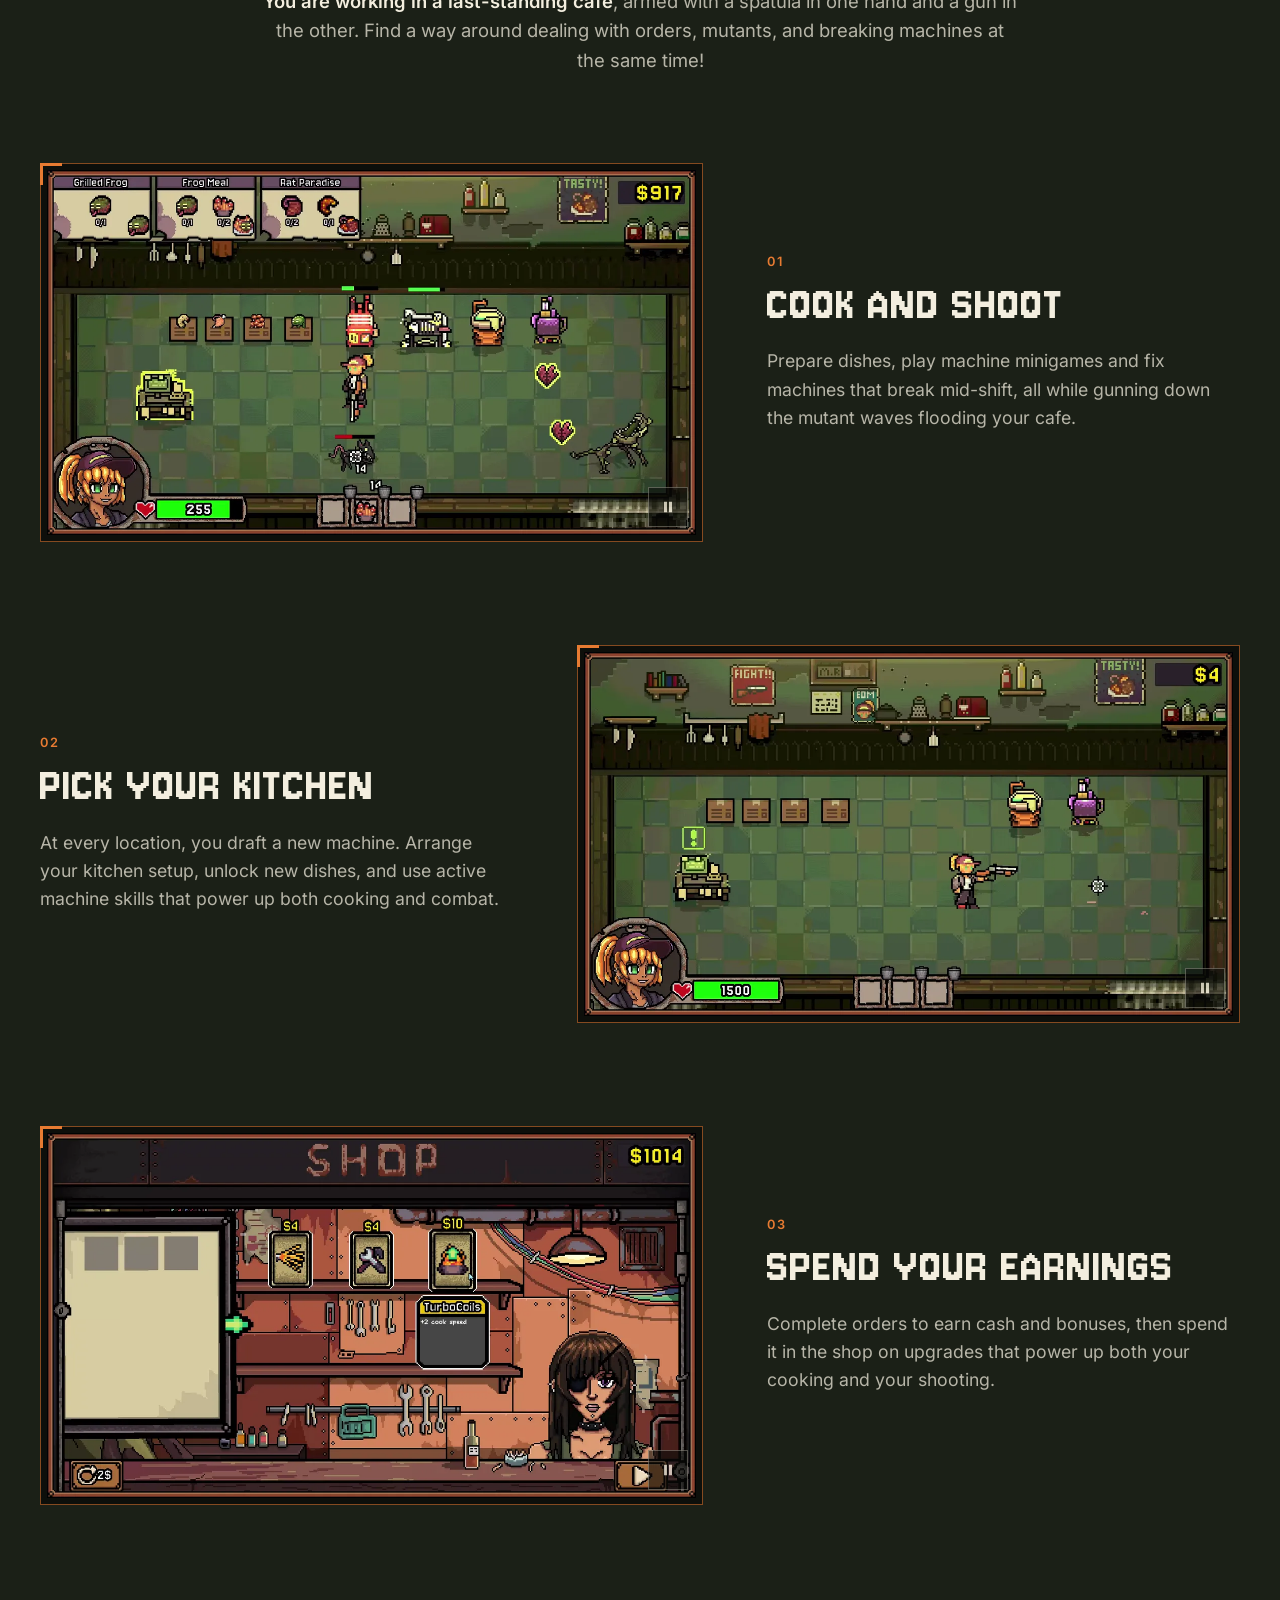
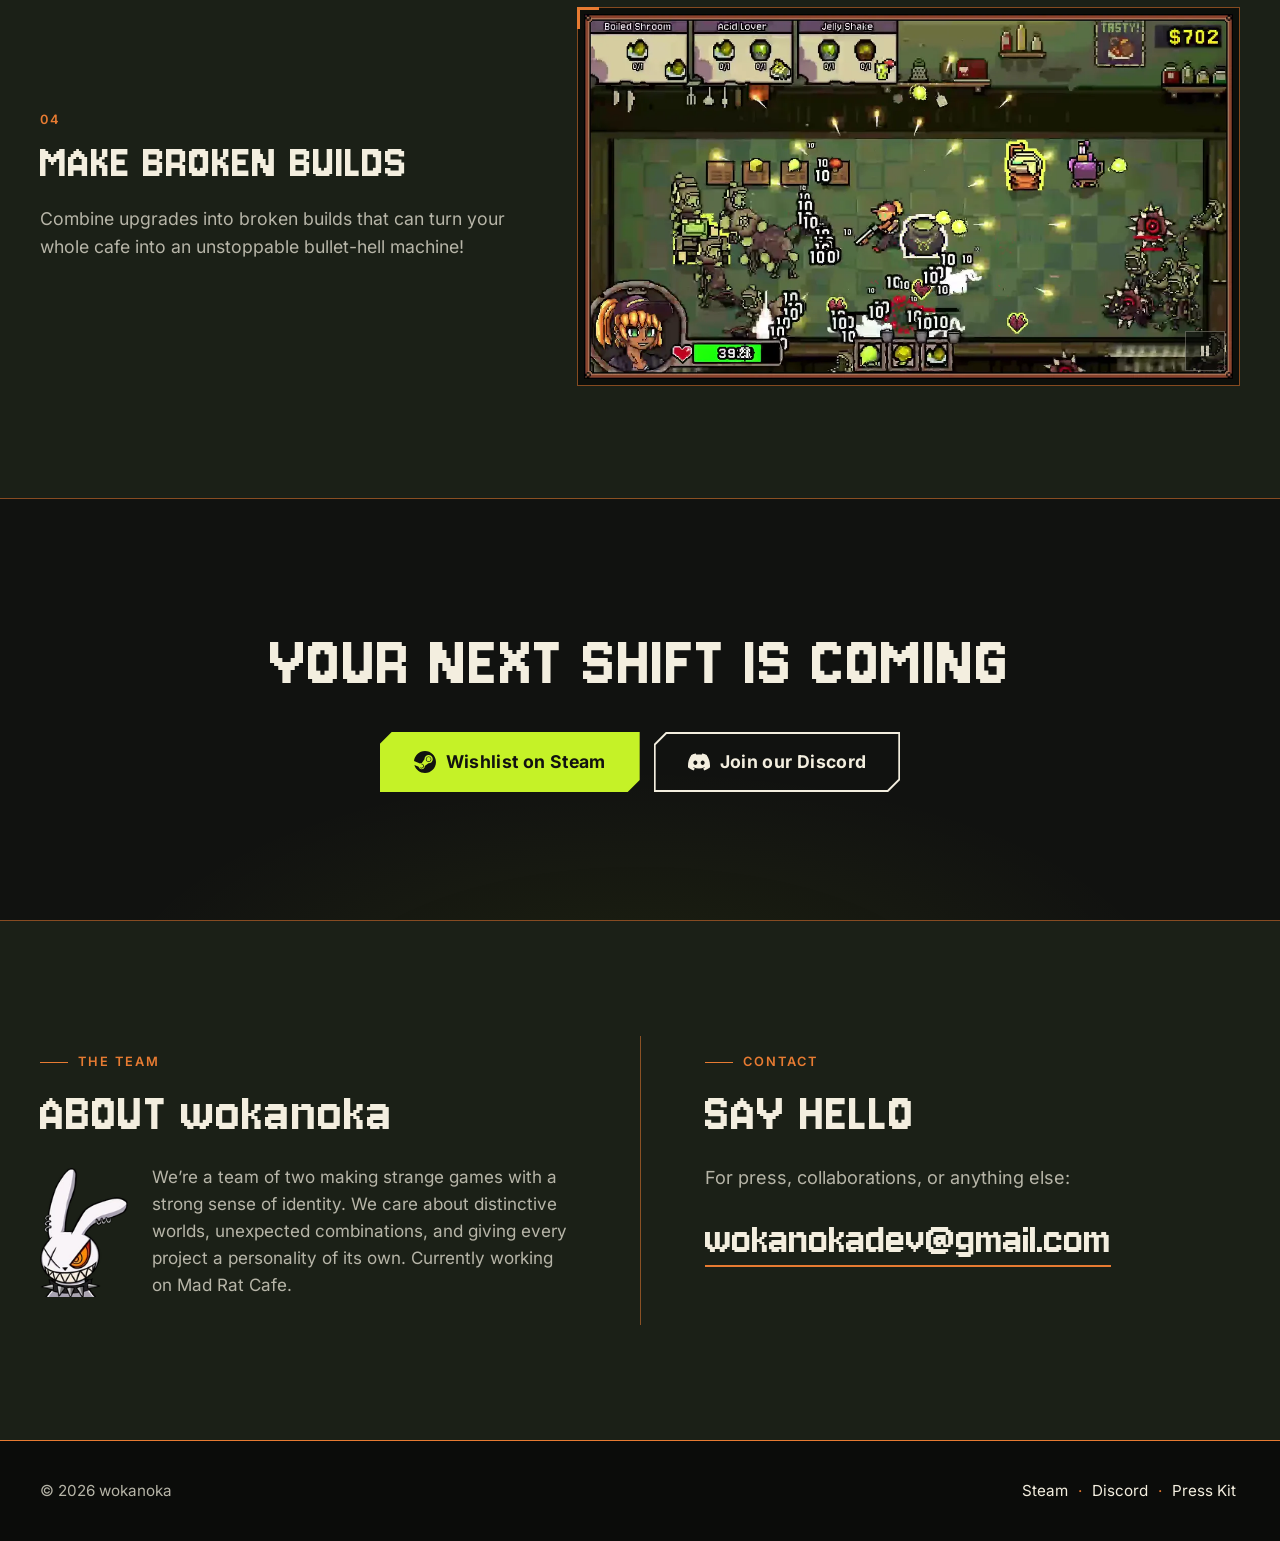
==== commit ad98ff9d: "Move site to wokanoka.github.io Co-Authored-By: Claude Opus 5.5 <noreply@anthropic.com>" ====
--- a/index.html
+++ b/index.html
@@ -5,15 +5,15 @@
   <meta name="viewport" content="width=device-width, initial-scale=1">
   <title>wokanoka — Mad Rat Cafe</title>
   <meta name="description" content="Mad Rat Cafe is a top-down roguelite about a post-apocalyptic cafe where you cook orders and shoot your way through mutant waves. A game by wokanoka. Wishlist on Steam.">
-  <link rel="canonical" href="https://arktik779.github.io/wokanoka-site/">
+  <link rel="canonical" href="https://wokanoka.github.io/">
   <meta name="theme-color" content="#111210">
 
   <meta property="og:type" content="website">
   <meta property="og:site_name" content="wokanoka">
   <meta property="og:title" content="Mad Rat Cafe — wokanoka">
   <meta property="og:description" content="Cook, shoot, survive the shift. A top-down roguelite about a post-apocalyptic cafe. Wishlist on Steam.">
-  <meta property="og:url" content="https://arktik779.github.io/wokanoka-site/">
-  <meta property="og:image" content="https://arktik779.github.io/wokanoka-site/og-image.jpg">
+  <meta property="og:url" content="https://wokanoka.github.io/">
+  <meta property="og:image" content="https://wokanoka.github.io/og-image.jpg">
   <meta property="og:image:width" content="1200">
   <meta property="og:image:height" content="630">
   <meta property="og:image:alt" content="Mad Rat Cafe key art with the game logo">
--- a/assets/css/style.css
+++ b/assets/css/style.css
@@ -31,7 +31,7 @@
   --font-body: "Inter", system-ui, -apple-system, "Segoe UI", Roboto, Arial, sans-serif;
   --container: 1200px;
   --gutter: clamp(16px, 4vw, 40px);
-  --header-h: 96px;
+  --header-h: 104px;
   --cut: 10px;
 }
 
@@ -123,21 +123,23 @@
   gap: 16px;
 }
 
+.site-header .header-inner { max-width: none; }
+
 .brand {
   display: inline-flex;
-  flex-direction: column;
-  align-items: center;
-  gap: 2px;
+  flex-direction: row;
+  align-items: center;
+  gap: 14px;
   justify-self: start;
-  padding: 6px 4px;
+  padding: 8px 4px 8px 0;
   text-decoration: none;
   color: var(--text);
 }
-.brand img { width: 46px; height: auto; transition: transform .2s ease; }
+.brand img { width: auto; height: 84px; transition: transform .2s ease; }
 .brand:hover img { transform: rotate(-6deg); }
 .brand-name {
   font-family: var(--font-display);
-  font-size: 1.35rem;
+  font-size: 2.4rem;
   line-height: 1;
   letter-spacing: .04em;
 }
@@ -168,10 +170,11 @@
 .nav-toggle { display: none; }
 
 @media (max-width: 720px) {
-  :root { --header-h: 72px; }
+  :root { --header-h: 76px; }
   .header-inner { grid-template-columns: auto 1fr; }
-  .brand img { width: 34px; }
-  .brand-name { font-size: 1.15rem; }
+  .brand { gap: 10px; }
+  .brand img { height: 60px; }
+  .brand-name { font-size: 1.75rem; }
 
   /* Without JavaScript the menu stays visible as a compact row */
   .site-nav { justify-self: end; }
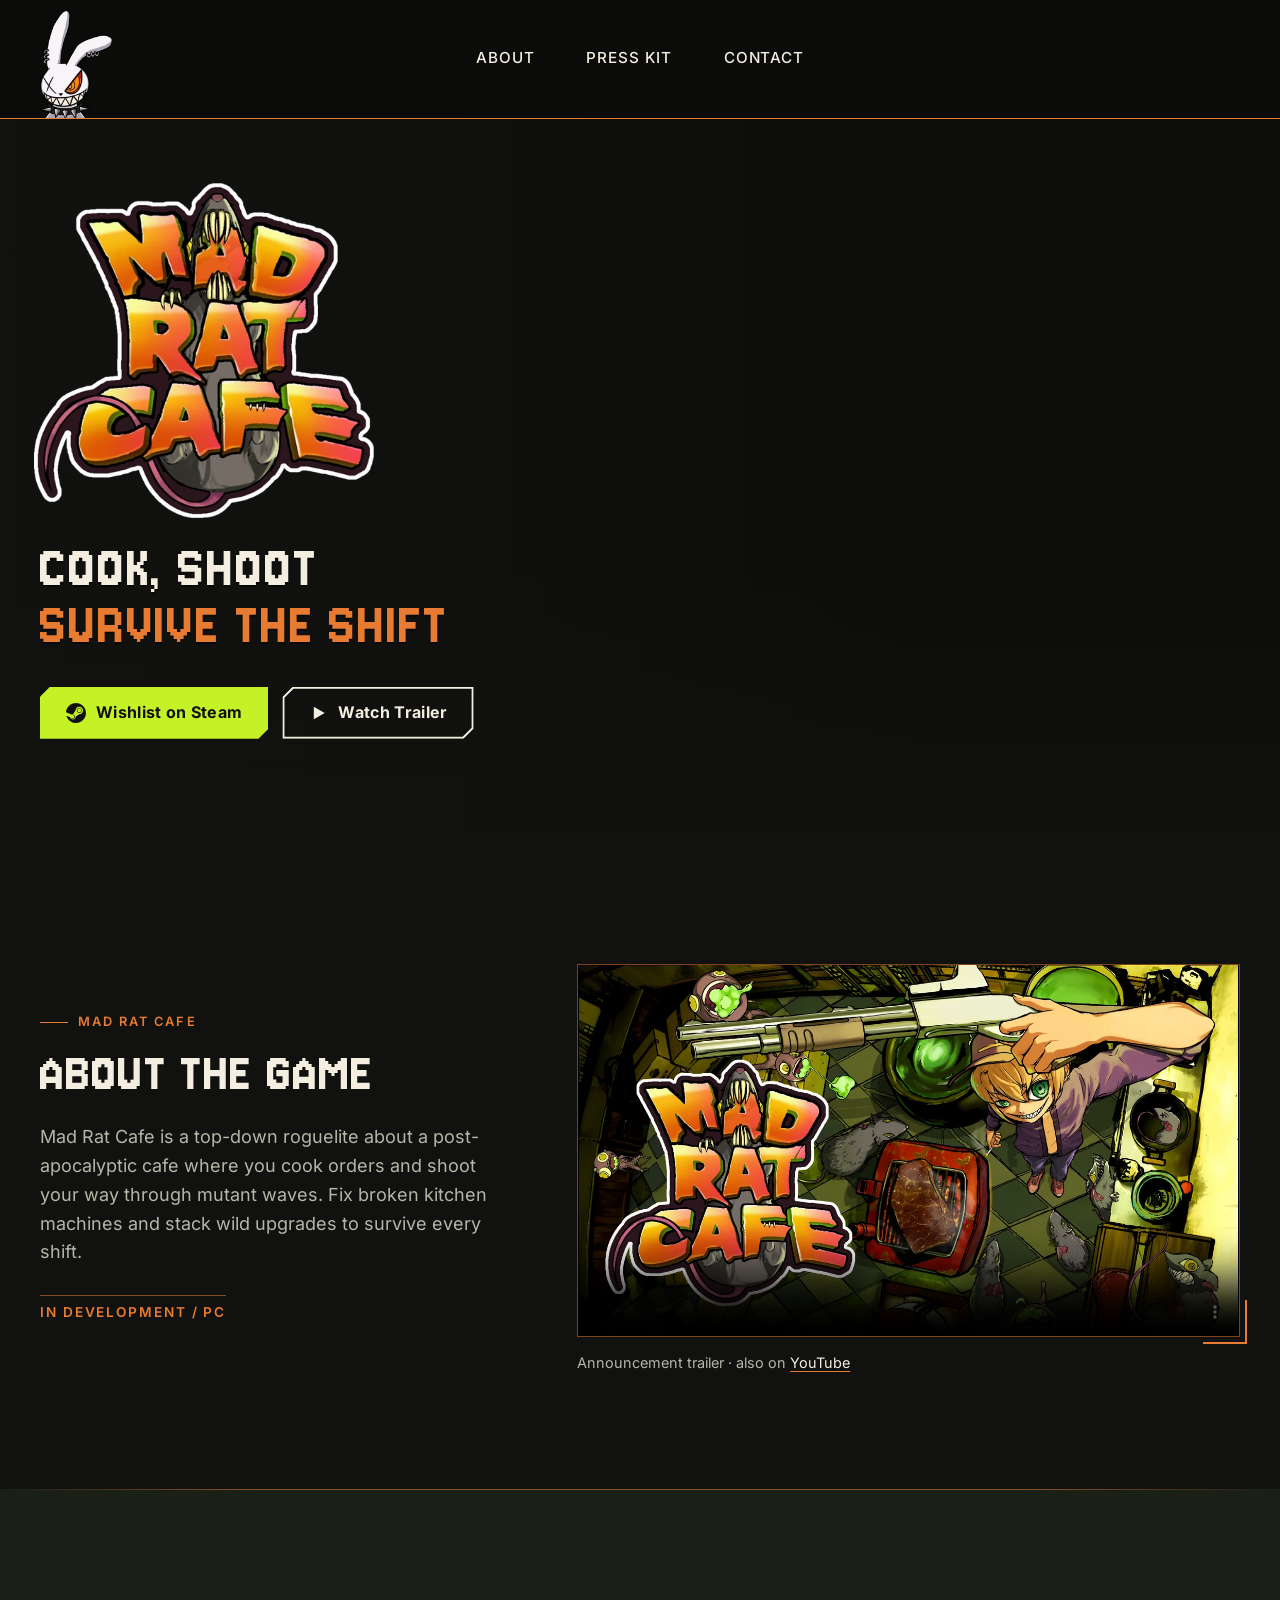
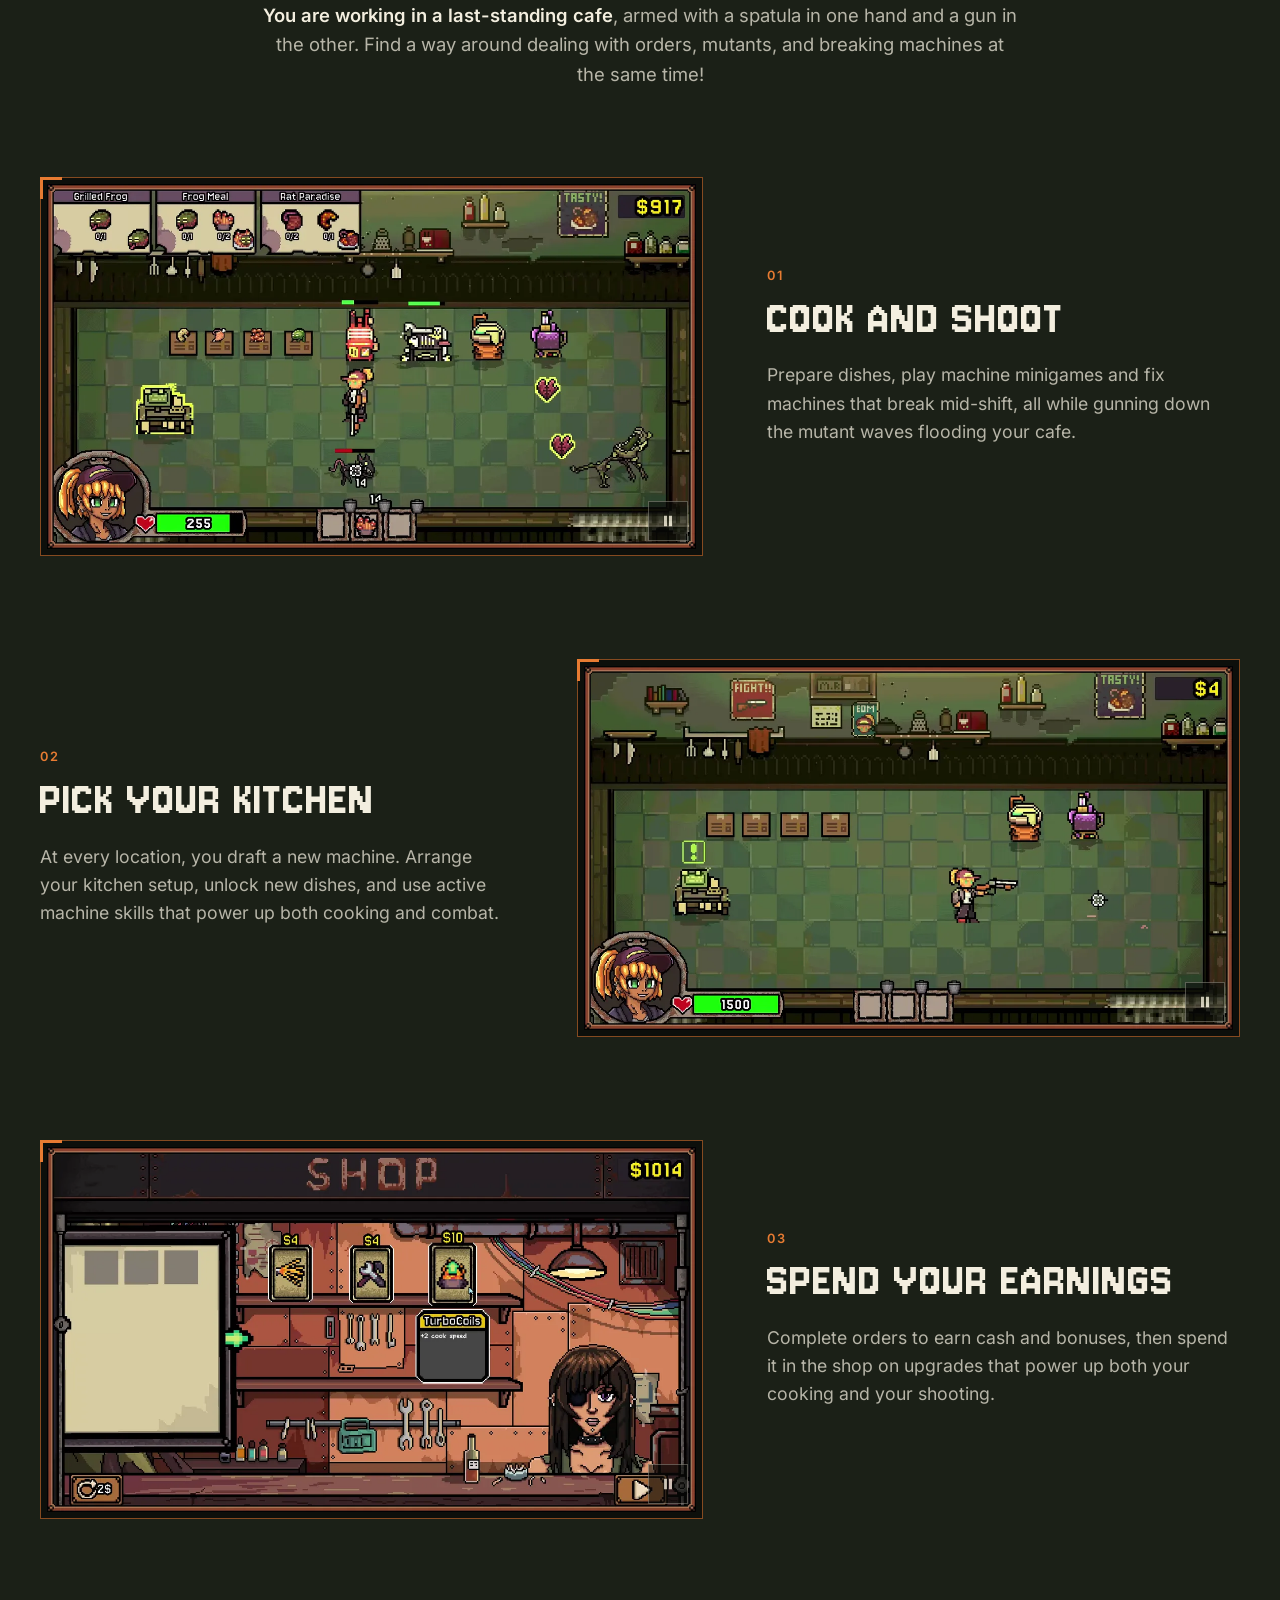
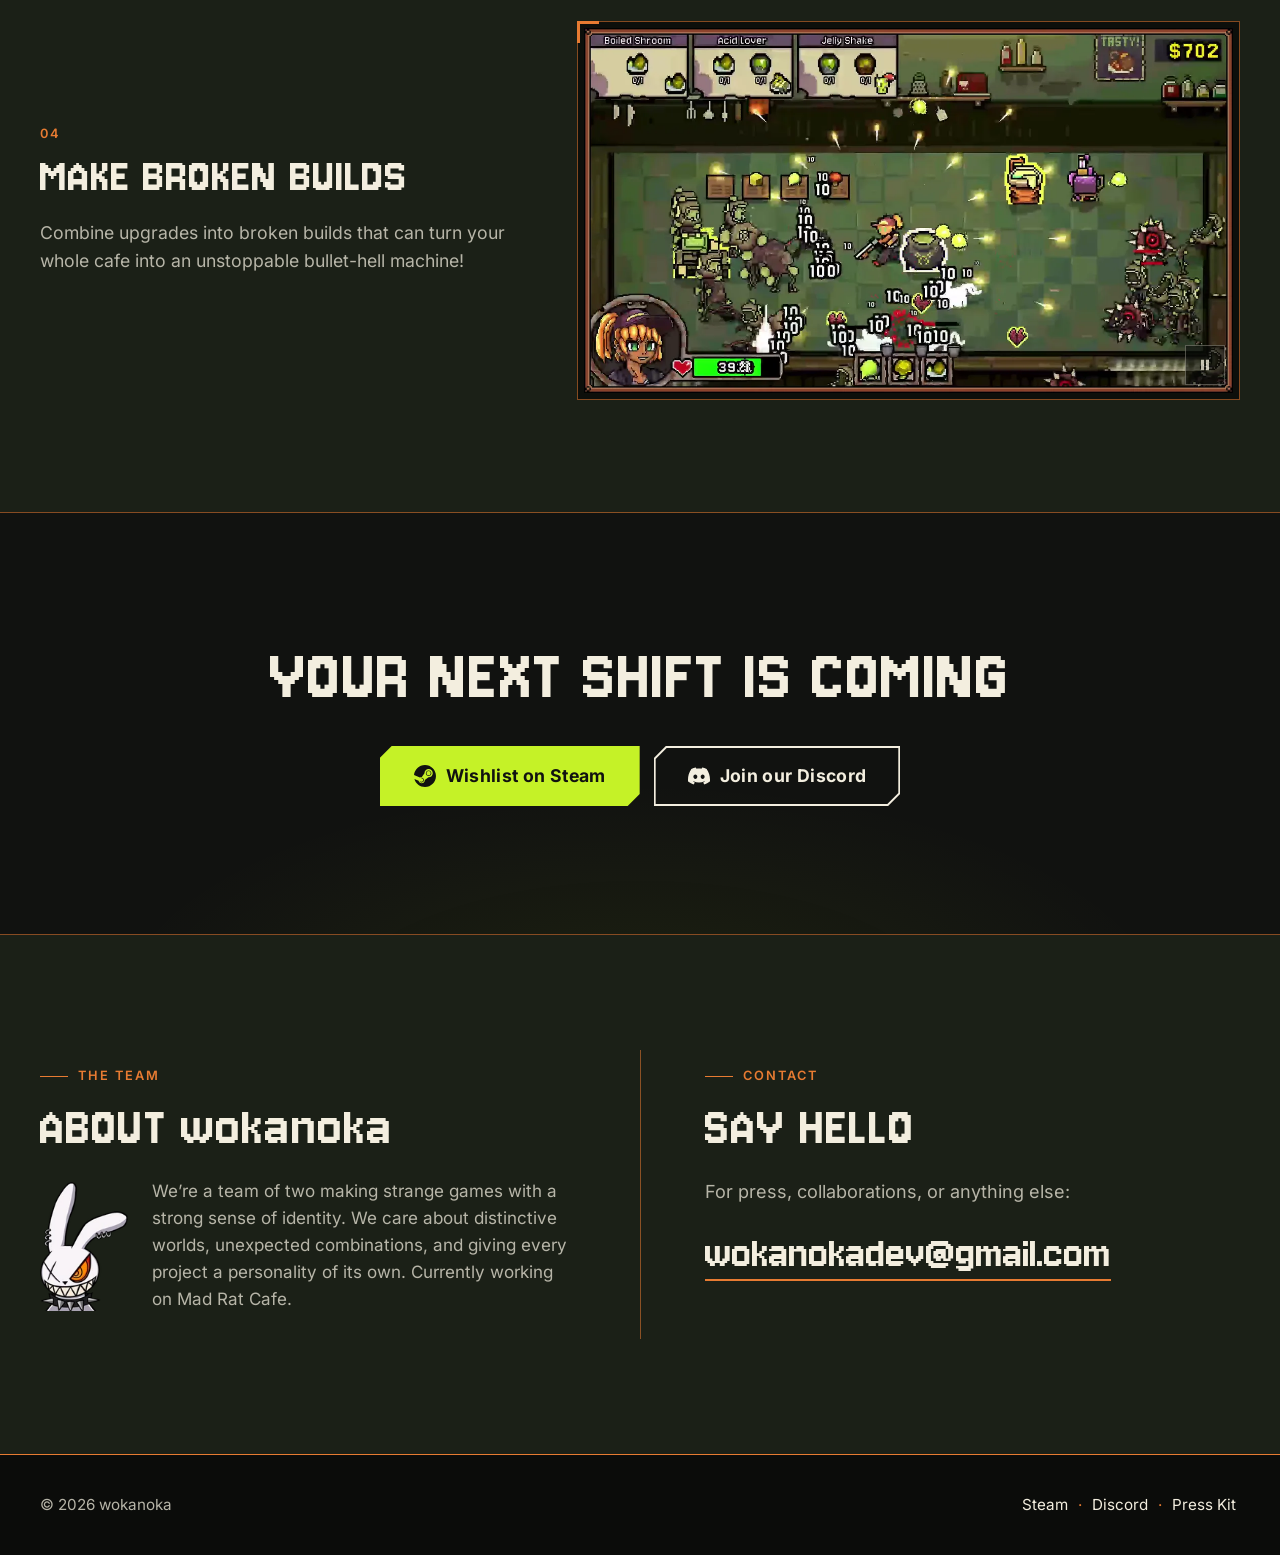
==== commit 41a7651a: "Header: logo only, no wordmark Co-Authored-By: Claude Opus 5.5 <noreply@anthropic.com>" ====
--- a/index.html
+++ b/index.html
@@ -47,7 +47,6 @@
     <div class="container header-inner">
       <a class="brand" href="#top" aria-label="wokanoka — back to top">
         <img src="assets/img/wokanoka-logo-120.webp" srcset="assets/img/wokanoka-logo-120.webp 1x, assets/img/wokanoka-logo-240.webp 2x" width="120" height="178" alt="">
-        <span class="brand-name">wokanoka</span>
       </a>
       <button class="nav-toggle" type="button" aria-expanded="false" aria-controls="site-nav" aria-label="Open menu">
         <span class="nav-toggle-bars" aria-hidden="true"><span></span><span></span><span></span></span>
--- a/assets/css/style.css
+++ b/assets/css/style.css
@@ -31,7 +31,7 @@
   --font-body: "Inter", system-ui, -apple-system, "Segoe UI", Roboto, Arial, sans-serif;
   --container: 1200px;
   --gutter: clamp(16px, 4vw, 40px);
-  --header-h: 104px;
+  --header-h: 118px;
   --cut: 10px;
 }
 
@@ -129,20 +129,20 @@
   display: inline-flex;
   flex-direction: row;
   align-items: center;
-  gap: 14px;
   justify-self: start;
-  padding: 8px 4px 8px 0;
+  align-self: end;              /* logo sits on the orange line: the neck cut touches it */
+  --brand-pad: 10px;
+  padding: var(--brand-pad) 4px 0 0;
   text-decoration: none;
   color: var(--text);
 }
-.brand img { width: auto; height: 84px; transition: transform .2s ease; }
-.brand:hover img { transform: rotate(-6deg); }
-.brand-name {
-  font-family: var(--font-display);
-  font-size: 2.4rem;
-  line-height: 1;
-  letter-spacing: .04em;
-}
+.brand img {
+  width: auto;
+  height: 108px;
+  transform-origin: 50% 100%;
+  transition: transform .2s ease;
+}
+.brand:hover img { transform: rotate(-4deg); }
 
 .site-nav ul {
   list-style: none;
@@ -170,11 +170,10 @@
 .nav-toggle { display: none; }
 
 @media (max-width: 720px) {
-  :root { --header-h: 76px; }
+  :root { --header-h: 80px; }
   .header-inner { grid-template-columns: auto 1fr; }
-  .brand { gap: 10px; }
-  .brand img { height: 60px; }
-  .brand-name { font-size: 1.75rem; }
+  .brand { --brand-pad: 8px; }
+  .brand img { height: 72px; }
 
   /* Without JavaScript the menu stays visible as a compact row */
   .site-nav { justify-self: end; }
